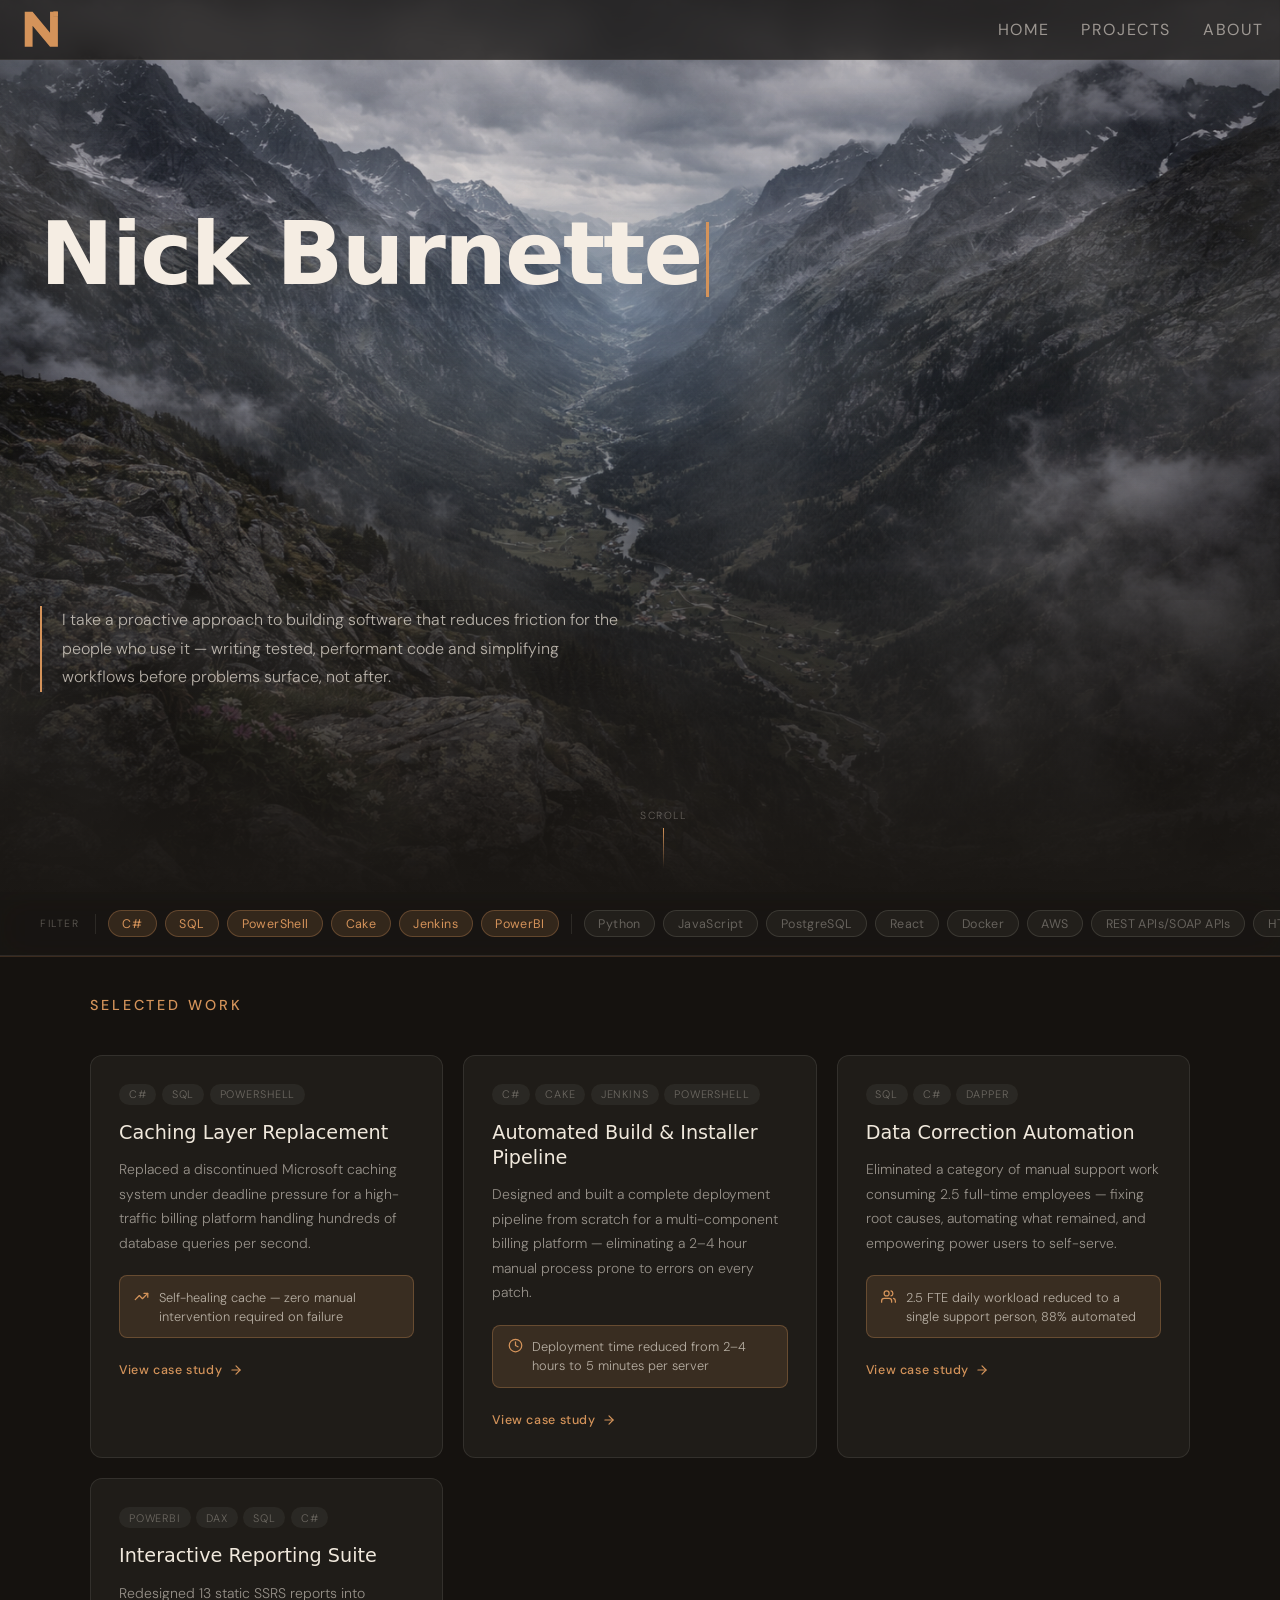
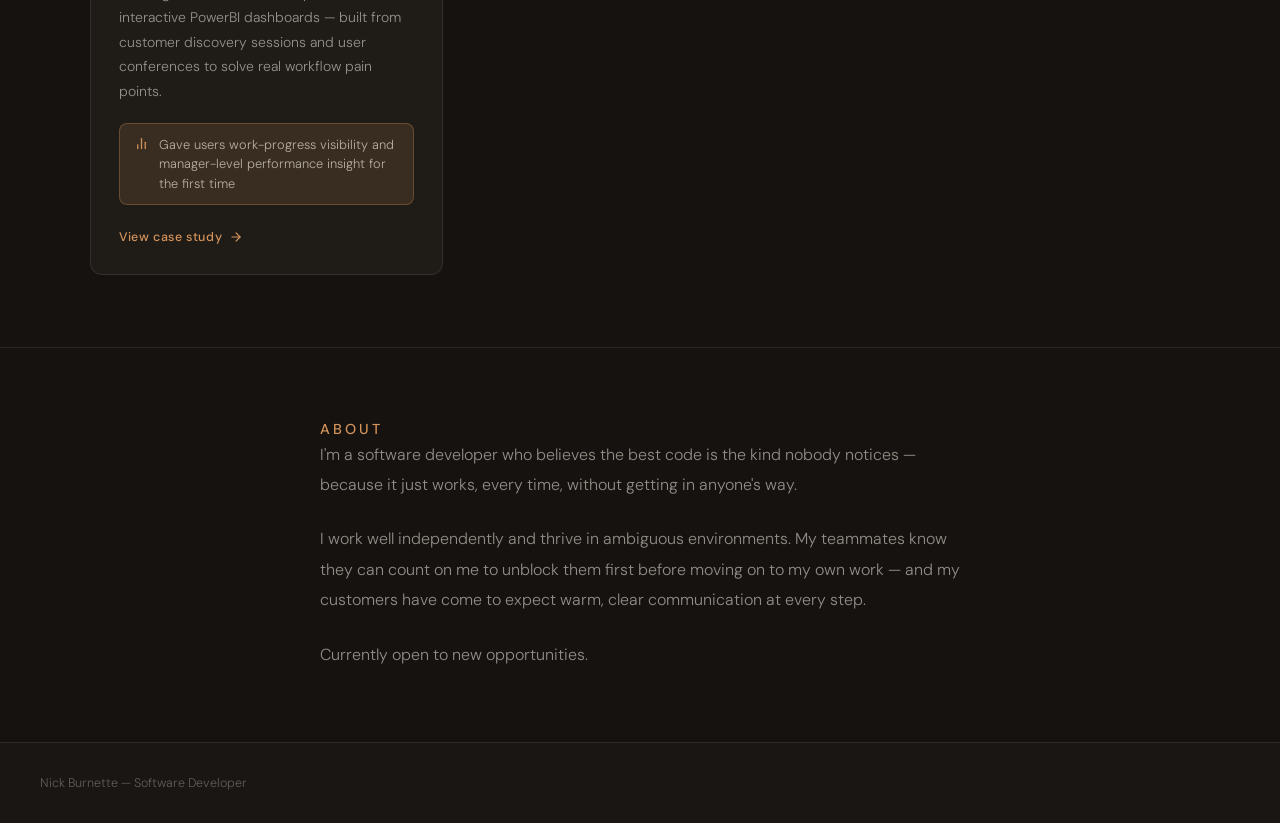
==== index.html @ 14b93896 "Major rewite to make the design feel this decade. This is just a basic html css page with some javas" ====
<!DOCTYPE html>
<html lang="en">
<head>
  <meta charset="UTF-8" />
  <meta name="viewport" content="width=device-width, initial-scale=1.0" />
  <title>Nick Burnette</title>
  <link rel="stylesheet" href="css/fog.css" />
  <link rel="preconnect" href="https://fonts.googleapis.com" />
  <link rel="preconnect" href="https://fonts.gstatic.com" crossorigin />
  <link href="https://fonts.googleapis.com/css2?family=Fraunces:ital,wght@0,300;0,400;0,500;1,300&family=DM+Sans:wght@300;400;500&display=swap" rel="stylesheet" />
  <style>
    /* Main css */
    *, *::before, *::after { box-sizing: border-box; margin: 0; padding: 0; }

:root{
	/* ── COLORS ── */
	--primary-color: #6d6c6c;
	--text-color: #e8e0d5;
	--text-muted: rgba(232,224,213,0.6);
	--text-faint: rgba(232,224,213,0.35);
	--border: rgba(232,224,213,0.1);

	--accent-color: rgb(212, 147, 90);
	--accent-dim: rgba(212, 147, 90, 0.15);
	--accent-border: rgba(212, 147, 90, 0.3);
	--accent-shadow: rgba(212, 147, 90, 0.2);

	--background-color: rgb(26, 23, 20);
	--transparent-bg-color: rgba(0, 0, 0, 0.7); /* not used */

  --nav-background: rgba(26, 23, 20, 0.75);
  --logo-corner: rgba(26, 23, 20, 1); /* used for the static corner pixel in the logo. Needs to make nav-background without opacity */

	/* ── FONTS ── */
	/* Swap these to re-theme typography sitewide. Update the Google Fonts
	   <link> in <head> if you choose fonts not already loaded. */
	--font-display: system-ui, serif;   /* headings, names, metrics */
	--font-body: 'DM Sans', sans-serif;   /* body text, nav, buttons */

	/* ── LAYOUT ── */
	--nav-h: 60px;
	--filter-h: 64px;
}
html {
	scroll-behavior: smooth;
	height: 100%;
}
body {
	background: var(--background-color);
	color: var(--text-color);
	font-family: var(--font-body);
	font-weight: 300;
	overflow-x: hidden;
}
.hero {
	position: relative;
	height: 100vh;
	min-height: 600px;
	display: flex;
	align-items: center;
	overflow: hidden;
}
.hero-bg { 
	display: none; 
}
.hero-overlay {
	position: absolute;
	inset: 0;
	background: linear-gradient(
	to bottom,
	rgba(26,23,20,0.1) 0%,
	rgba(26,23,20,0.0) 35%,
	rgba(26,23,20,0.65) 78%,
	rgba(26,23,20,1) 100%
	);
}
.hero-content {
	position: relative;
	z-index: 2;
	padding: 0 2.5rem;
	max-width: 860px;
}
.hero-eyebrow {
	font-size: 0.9rem;
	letter-spacing: 0.2em;
	text-transform: uppercase;
	color: var(--accent-color);
	margin-bottom: 1.25rem;
	opacity: 0;
	animation: fadeUp 0.6s ease forwards 0.3s;
}
.hero-name {
	font-family: var(--font-display);
	font-size: clamp(3rem, 7vw, 5.5rem);
	line-height: 1.05;
	color: #f5ede3;
	margin-bottom: 1.5rem;
	letter-spacing: -0.02em;
	opacity: 0;
	animation: fadeUp 0.7s ease forwards 0.5s;
	/* height is set dynamically by JS before typing starts */
}
.hero-name em { 
	font-style: italic; 
  color: var(--accent-color); 
  font-weight: 300;
}
.hero-tagline {
	font-size: 1rem;
	line-height: 1.8;
	color: rgba(232,224,213,0.75);
	max-width: 580px;
	font-weight: 300;
	border-left: 2px solid var(--accent-color);
	padding-left: 1.25rem;
	opacity: 0;
	animation: fadeUp 1s ease forwards 0.9s;
}
.typed-cursor {
	display: inline-block;
	width: 3px; height: 0.85em;
	background: var(--accent-color);
	margin-left: 4px;
	vertical-align: middle;
	animation: blink 0.9s step-end infinite;
}
@keyframes blink { 0%,100%{opacity:1} 50%{opacity:0} }
@keyframes fadeUp {
	from { opacity:0; transform: translateY(16px); }
	to   { opacity:1; transform: translateY(0); }
}
.scroll-hint {
	position: absolute;
	bottom: 2rem; left: 50%;
	transform: translateX(-50%);
	z-index: 2;
	display: flex; flex-direction: column; align-items: center; gap: 0.4rem;
	opacity: 0;
	animation: fadeUp 0.6s ease forwards 2s;
}
.scroll-hint span { 
	font-size: 0.65rem; 
	letter-spacing: 0.15em; 
	text-transform: uppercase; 
	color: var(--text-faint); 
}
.scroll-line { 
	width: 1px; 
	height: 40px; 
	background: linear-gradient(to bottom, var(--accent-color), transparent); 
	animation: scrollPulse 2s ease-in-out infinite; 
}
@keyframes scrollPulse { 0%,100%{opacity:0.4} 50%{opacity:1} }
#filterBar {
	position: sticky;
	top: var(--nav-h);
	z-index: 150;
	background: var(--nav-background);
	backdrop-filter: blur(16px);
	border-bottom: 0.5px solid rgba(232,224,213,0.1);
	padding: 0 2.5rem;
	height: var(--filter-h);
	display: flex;
	align-items: center;
	gap: 0.5rem;
	overflow-x: auto;
	scrollbar-width: none;
	box-shadow: 0 1px 0 0 var(--accent-shadow);
	/* Negative margins extend it edge-to-edge inside the padded section */
	margin: -3.5rem -2.5rem 2.5rem;
}
#filterBar::-webkit-scrollbar { 
	display: none; 
}
.filter-divider {
	width: 0.5px;
	height: 20px;
	background: var(--border);
	flex-shrink: 0;
	margin: 0 0.25rem;
}
.filter-label {
	font-size: 0.65rem;
	letter-spacing: 0.15em;
	text-transform: uppercase;
	color: var(--text-faint);
	white-space: nowrap;
	flex-shrink: 0;
	margin-right: 0.25rem;
}
.skill-tag {
	background: var(--accent-dim);
	border: 0.5px solid var(--accent-border);
	color: var(--accent-color);
	padding: 0.3rem 0.85rem;
	border-radius: 2rem;
	font-size: 0.78rem;
	font-weight: 400;
	letter-spacing: 0.03em;
	cursor: pointer;
	transition: background 0.18s, border-color 0.18s, transform 0.15s;
	user-select: none;
	white-space: nowrap;
	flex-shrink: 0;
}
.skill-tag:hover { transform: translateY(-1px); }
.skill-tag.active {
	background: var(--accent-color);
	color: #1a1714;
	border-color: var(--accent-color);
	font-weight: 500;
}
.skill-tag.familiar {
	background: rgba(232,224,213,0.05);
	border-color: rgba(232,224,213,0.12);
	color: var(--text-faint);
}
.skill-tag.familiar.active {
	background: var(--accent-color);
	color: #1a1714;
	border-color: var(--accent-color);
}
.section {
  padding: 4.5rem 2.5rem;
  position: relative;
  background: rgba(20,17,14,0.72);
  backdrop-filter: blur(2px);
}
.section-bg { 
	display: none; 
}
.section-content { 
	position: relative; 
	z-index: 1; 
	max-width: 1100px; 
	margin: 0 auto; 
}
.section-label {
	font-size: 0.9rem;
	letter-spacing: 0.2em;
	text-transform: uppercase;
	color: var(--accent-color);
	margin-bottom: 0.1rem;
	font-weight: 500;
}
#projectsSection { 
	padding-top: 3rem; 
}
.filter-active-hint {
	font-size: 0.78rem;
	color: var(--text-faint);
	margin-bottom: 1.5rem;
	font-style: italic;
	min-height: 1.2em;
}
.filter-active-hint a { 
	color: var(--accent-color); 
	text-decoration: none; 
}
.no-projects-msg {
	display: none;
	margin-bottom: 1.5rem;
	padding: 1.25rem 1.5rem;
	background: var(--accent-dim);
	border: 0.5px solid var(--accent-border);
	border-radius: 10px;
	font-size: 0.875rem;
	line-height: 1.7;
	color: var(--text-muted);
}
.no-projects-msg strong { color: var(--accent-color); font-weight: 500; }
.no-projects-msg.visible { display: block; }
.projects-grid {
	display: grid;
	grid-template-columns: repeat(auto-fit, minmax(300px, 1fr));
	gap: 1.25rem;
}
.project-card {
	background: rgba(34,31,27,0.88);
	border: 0.5px solid var(--border);
	border-radius: 12px;
	padding: 1.75rem;
	cursor: pointer;
	transition: border-color 0.2s, transform 0.2s, opacity 0.3s, filter 0.3s;
	position: relative;
	overflow: hidden;
	backdrop-filter: blur(6px);
}
.project-card::before {
	content: '';
	position: absolute;
	top: 0; left: 0; right: 0;
	height: 2px;
	background: var(--accent-color);
	opacity: 0;
	transition: opacity 0.2s;
}
.project-card:hover { 
	border-color: var(--accent-border); 
	transform: translateY(-3px); 
}
.project-card:hover::before { 
	opacity: 1; 
}
.project-card.dimmed { 
	opacity: 0.18; 
	filter: grayscale(0.4); 
	pointer-events: none; 
}
.project-tech { 
	display: flex; 
	flex-wrap: wrap; 
	gap: 0.35rem; 
	margin-bottom: 1rem; 
}
.tech-badge {
	font-size: 0.68rem; 
	letter-spacing: 0.08em; 
	text-transform: uppercase;
	color: var(--text-faint); 
	background: rgba(232,224,213,0.06);
	padding: 0.18rem 0.55rem; 
	border-radius: 2rem;
	border: 0.5px solid transparent;
	transition: color 0.2s, background 0.2s, border-color 0.2s;
}
.tech-badge.active-skill {
	color: var(--accent-color);
	background: var(--accent-dim);
	border-color: var(--accent-border);
}
.project-title {
	font-family: var(--font-display);
	font-size: 1.2rem; 
	font-weight: 400;
	color: #f0e8dc; 
	margin-bottom: 0.7rem; 
	line-height: 1.3;
}
.project-summary {
	font-size: 0.875rem; 
	line-height: 1.75;
	color: var(--text-muted); 
	margin-bottom: 1.25rem;
}
.project-outcome {
	display: flex; 
	align-items: flex-start; 
	gap: 0.6rem;
	background: var(--accent-dim); 
	border: 0.5px solid var(--accent-border);
	border-radius: 8px; 
	padding: 0.7rem 0.9rem; 
	margin-bottom: 1.25rem;
}
.outcome-icon { 
	color: var(--accent-color); 
	font-size: 15px; 
	margin-top: 1px; 
	flex-shrink: 0; 
}
.outcome-text { 
	font-size: 0.8rem; 
	color: rgba(232,224,213,0.72); 
	line-height: 1.5; 
}
.project-cta {
	display: inline-flex; 
	align-items: center; 
	gap: 0.4rem;
	font-size: 0.78rem; 
	color: var(--accent-color); 
	font-weight: 500;
	letter-spacing: 0.05em; 
	background: none; 
  border: none;
	cursor: pointer; 
  padding: 0;
	transition: gap 0.2s;
	font-family: var(--font-body);
}
.project-cta:hover { 
	gap: 0.7rem; 
}
#aboutSection { 
	border-top: 0.5px solid var(--border); 
}
footer {
	padding: 2rem 2.5rem;
	border-top: 0.5px solid var(--border);
	display: flex; 
  justify-content: space-between; 
  align-items: center;
	flex-wrap: wrap; gap: 0.5rem;
}
.footer-text { 
	font-size: 0.78rem; 
	color: var(--text-faint); 
}
.footer-text a { 
	color: var(--accent-color); 
	text-decoration: none; 
}
#mainView.hidden { 
	display: none; 
}
@media (max-width: 640px) {
    nav, #filterBar { 
		padding: 0 1.25rem; 
	}
    .hero-content, .section, footer { 
		padding-left: 1.25rem; 
		padding-right: 1.25rem; 
	}
    #detailView { 
		padding-left: 1.25rem; 
		padding-right: 1.25rem; 
	}
}
    /* Main css */

    /* Nav Above */
  /* Navigation Bar Above */
nav {
	position: fixed;
	top: 0; left: 0; right: 0;
	height: var(--nav-h);
	z-index: 200;
	display: flex;
	justify-content: space-between;
	align-items: center;
	padding: 0 1rem;
	background: rgba(26,23,20,0.75);
	backdrop-filter: blur(14px);
	border-bottom: 0.5px solid rgba(232,224,213,0.08);
}
.nav-logo {
	color: var(--text-color);
	cursor: pointer;
}
/* Logo fills are set via CSS variables directly on each SVG element's
   fill attribute (var(--accent-color), var(--primary-color)) so they
   automatically follow palette changes in :root */
.nav-links { 
	display: flex; 
	gap: 2rem; 
	list-style: none; 
}
.nav-links a {
	color: var(--text-muted);
	text-decoration: none;
	font-size: 1rem;
	font-weight: 400;
	letter-spacing: 0.1em;
	text-transform: uppercase;
	transition: color 0.2s;
}
.nav-links a:hover { 
	color: var(--accent-color); 
}
/* Base pixel style */
.pixel {
	transition: transform 220ms cubic-bezier(.2,.8,.2,1), opacity 220ms ease;
	transform-origin: center;
}

/* Scatter Effect */
.logo:hover .scatter-1 { transform: translate(1px, -15px); }
.logo:hover .scatter-2 { transform: translate(13px, -20px); }
.logo:hover .scatter-3 { transform: translate(12px, 2px); }
    /* Nav Above */

    /* Detail View */
#detailView {
  display: none;
  min-height: 100vh;
  padding: calc(var(--nav-h) + 3rem) 2.5rem 4rem;
  position: relative;
  background: rgba(18,15,12,0.8);
  backdrop-filter: blur(3px);
}
#detailView .detail-bg { 
  display: none; 
}
#detailView.active { 
  display: block; 
}
.detail-inner { 
  position: relative; 
  z-index: 1; 
  max-width: 760px; 
  margin: 0 auto; 
}
.back-btn {
  display: inline-flex; 
  align-items: center; 
  gap: 0.5rem;
  font-size: 0.72rem; 
  color: var(--text-faint);
  background: none; 
  border: none; 
  cursor: pointer; 
  padding: 0;
  margin-bottom: 3rem; 
  font-family: var(--font-body);
  letter-spacing: 0.1em; 
  text-transform: uppercase; 
  transition: color 0.2s;
}
.back-btn:hover { 
  color: var(--accent-color); 
}
.detail-eyebrow { 
  font-size: 0.9rem; 
  letter-spacing: 0.2em; 
  text-transform: uppercase; 
  color: var(--accent-color); 
  margin-bottom: 0.75rem; 
}
.detail-title { 
  font-family: var(--font-display); 
  font-size: clamp(1.8rem,4vw,2.8rem); 
  font-weight: 300; 
  color: #f5ede3; 
  line-height: 1.15; 
  margin-bottom: 1.25rem; 
}
.detail-stack { 
  display: flex; 
  flex-wrap: wrap; 
  gap: 0.4rem; 
  margin-bottom: 2.5rem; 
}
.detail-section-label { 
  font-size: 0.68rem; 
  letter-spacing: 0.18em; 
  text-transform: uppercase; 
  color: var(--accent-color); 
  margin: 2.25rem 0 0.75rem; 
}
.detail-body { 
  font-size: 0.95rem; 
  line-height: 1.9; 
  color: rgba(232,224,213,0.72); 
  font-weight: 300; 
}
.metrics-row { 
  display: grid; 
  grid-template-columns: repeat(auto-fit, minmax(150px,1fr)); 
  gap: 0.85rem; 
  margin-top: 2rem; 
}
.metric-card { 
  background: var(--accent-dim); 
  border: 0.5px solid var(--accent-border); 
  border-radius: 10px; 
  padding: 1.25rem 1.5rem; 
}
.metric-value { font-family: var(--font-display); 
  font-size: 1.7rem; 
  font-weight: 300; 
  color: var(--accent-color); 
  margin-bottom: 0.3rem; 
  line-height: 1; 
}
.metric-label { 
  font-size: 0.75rem; 
  color: var(--text-faint); 
  line-height: 1.4; 
}
footer {
  background: var(--nav-background);
}
    /* Detail View */
  </style>
</head>
<body>

<!-- FOG LAYERS (your images) -->
<div class="background-image"></div>
<div id="fog">
  <div class="fog-container">
    <div class="fog-img fog-img-1"></div>
    <div class="fog-img fog-img-2"></div>
  </div>
</div>

<nav>
  <span class="nav-logo" onclick="navigateTo('')">
    <svg
      class="logo"
      viewBox="0 0 110 110"
      width="48"
      height="48"
      xmlns="http://www.w3.org/2000/svg"
      aria-label="Home"
      role="img"
    >
      <!-- N -->
      <path
        d="M20 20 V100 H38 V52 L78 100 H96 V20 H78 V68 L38 20 Z"
        fill="var(--accent-color)"
      />

      <!-- Pixels -->
      <rect class="static" x="86" y="20" width="10" height="10" fill="var(--logo-corner)"/>
      <rect class="pixel idle-1 scatter-1" x="85" y="20" width="10" height="10" fill="var(--accent-color)"/>
      <rect class="pixel idle-2 scatter-2" x="86" y="20" width="10" height="10" fill="var(--accent-color)"/>
      <rect class="pixel idle-3 scatter-3" x="86" y="20" width="10" height="10" fill="var(--accent-color)"/>
    </svg>
  </span>
  <ul class="nav-links">
    <li><a href="#" onclick="navigateTo(''); window.scrollTo({top:0,behavior:'smooth'}); return false;">Home</a></li>
    <li><a href="#" onclick="navigateTo(''); document.getElementById('projectsSection').scrollIntoView({behavior:'smooth'}); return false;">Projects</a></li>
    <li><a href="#" onclick="navigateTo(''); document.getElementById('aboutSection').scrollIntoView({behavior:'smooth'}); return false;">About</a></li>
  </ul>
</nav>

<!-- MAIN VIEW -->
<div id="mainView">

  <!-- HERO -->
  <section class="hero" id="home">
    <div class="hero-bg" id="heroBg"></div>
    <div class="hero-overlay"></div>
    <div class="hero-content">
      <h1 class="hero-name" id="heroName">
        <span id="typedText"></span><span class="typed-cursor" id="cursor"></span>
      </h1>
      <p class="hero-tagline">
        I take a proactive approach to building software that reduces friction for the people who use it — writing tested, performant code and simplifying workflows before problems surface, not after.
      </p>
    </div>
    <div class="scroll-hint">
      <span>Scroll</span>
      <div class="scroll-line"></div>
    </div>
  </section>

  <!-- PROJECTS -->
  <section class="section" id="projectsSection">
    <div class="section-bg"></div>

    <!-- STICKY FILTER BAR — lives inside projects section so sticky scopes naturally -->
    <div id="filterBar">
      <span class="filter-label">Filter</span>
      <div class="filter-divider"></div>
      <span class="skill-tag" data-skill="C#" onclick="filterSkill(this)">C#</span>
      <span class="skill-tag" data-skill="SQL" onclick="filterSkill(this)">SQL</span>
      
      <span class="skill-tag" data-skill="PowerShell" onclick="filterSkill(this)">PowerShell</span>
      <span class="skill-tag" data-skill="Cake" onclick="filterSkill(this)">Cake</span>
      <span class="skill-tag" data-skill="Jenkins" onclick="filterSkill(this)">Jenkins</span>
      <span class="skill-tag" data-skill="PowerBI" onclick="filterSkill(this)">PowerBI</span>
      <div class="filter-divider"></div>
      <span class="skill-tag familiar" data-skill="Python" onclick="filterSkill(this)">Python</span>
      <span class="skill-tag familiar" data-skill="JavaScript" onclick="filterSkill(this)">JavaScript</span>
      <span class="skill-tag familiar" data-skill="PostgreSQL" onclick="filterSkill(this)">PostgreSQL</span>
      <span class="skill-tag familiar" data-skill="React" onclick="filterSkill(this)">React</span>
      <span class="skill-tag familiar" data-skill="Docker" onclick="filterSkill(this)">Docker</span>
      <span class="skill-tag familiar" data-skill="AWS" onclick="filterSkill(this)">AWS</span>
      <span class="skill-tag familiar" data-skill="REST APIs" onclick="filterSkill(this)">REST APIs/SOAP APIs</span>
      <!-- <span class="skill-tag familiar" data-skill="Dapper" onclick="filterSkill(this)">Dapper</span> -->
      <span class="skill-tag familiar" data-skill="HTML/CSS" onclick="filterSkill(this)">HTML/CSS</span>
    </div>

    <div class="section-content">
      <p class="section-label">Selected Work</p>
      <p class="filter-active-hint" id="filterHint"></p>
      <div class="no-projects-msg" id="noProjectsMsg"></div>
      <div class="projects-grid" id="projectsGrid">

        <div class="project-card" data-skills="C#,SQL,PowerShell" onclick="navigateTo('project/ncache')">
          <div class="project-tech">
            <span class="tech-badge">C#</span><span class="tech-badge">SQL</span><span class="tech-badge">PowerShell</span>
          </div>
          <h2 class="project-title">Caching Layer Replacement</h2>
          <p class="project-summary">Replaced a discontinued Microsoft caching system under deadline pressure for a high-traffic billing platform handling hundreds of database queries per second.</p>
          <div class="project-outcome">
            <svg class="outcome-icon" width="15" height="15" viewBox="0 0 24 24" fill="none" stroke="currentColor" stroke-width="2" stroke-linecap="round" stroke-linejoin="round"><polyline points="22 7 13.5 15.5 8.5 10.5 2 17"/><polyline points="16 7 22 7 22 13"/></svg>
            <span class="outcome-text">Self-healing cache — zero manual intervention required on failure</span>
          </div>
          <button class="project-cta">View case study <svg width="14" height="14" viewBox="0 0 24 24" fill="none" stroke="currentColor" stroke-width="2" stroke-linecap="round" stroke-linejoin="round"><line x1="5" y1="12" x2="19" y2="12"/><polyline points="12 5 19 12 12 19"/></svg></button>
        </div>

        <div class="project-card" data-skills="C#,Cake,Jenkins,PowerShell" onclick="navigateTo('project/installer')">
          <div class="project-tech">
            <span class="tech-badge">C#</span><span class="tech-badge">Cake</span><span class="tech-badge">Jenkins</span><span class="tech-badge">PowerShell</span>
          </div>
          <h2 class="project-title">Automated Build & Installer Pipeline</h2>
          <p class="project-summary">Designed and built a complete deployment pipeline from scratch for a multi-component billing platform — eliminating a 2–4 hour manual process prone to errors on every patch.</p>
          <div class="project-outcome">
            <svg class="outcome-icon" width="15" height="15" viewBox="0 0 24 24" fill="none" stroke="currentColor" stroke-width="2" stroke-linecap="round" stroke-linejoin="round"><circle cx="12" cy="12" r="10"/><polyline points="12 6 12 12 16 14"/></svg>
            <span class="outcome-text">Deployment time reduced from 2–4 hours to 5 minutes per server</span>
          </div>
          <button class="project-cta">View case study <svg width="14" height="14" viewBox="0 0 24 24" fill="none" stroke="currentColor" stroke-width="2" stroke-linecap="round" stroke-linejoin="round"><line x1="5" y1="12" x2="19" y2="12"/><polyline points="12 5 19 12 12 19"/></svg></button>
        </div>

        <div class="project-card" data-skills="C#,SQL,Dapper" onclick="navigateTo('project/automation')">
          <div class="project-tech">
            <span class="tech-badge">SQL</span><span class="tech-badge">C#</span><span class="tech-badge">Dapper</span>
          </div>
          <h2 class="project-title">Data Correction Automation</h2>
          <p class="project-summary">Eliminated a category of manual support work consuming 2.5 full-time employees — fixing root causes, automating what remained, and empowering power users to self-serve.</p>
          <div class="project-outcome">
            <svg class="outcome-icon" width="15" height="15" viewBox="0 0 24 24" fill="none" stroke="currentColor" stroke-width="2" stroke-linecap="round" stroke-linejoin="round"><path d="M17 21v-2a4 4 0 0 0-4-4H5a4 4 0 0 0-4 4v2"/><circle cx="9" cy="7" r="4"/><path d="M23 21v-2a4 4 0 0 0-3-3.87"/><path d="M16 3.13a4 4 0 0 1 0 7.75"/></svg>
            <span class="outcome-text">2.5 FTE daily workload reduced to a single support person, 88% automated</span>
          </div>
          <button class="project-cta">View case study <svg width="14" height="14" viewBox="0 0 24 24" fill="none" stroke="currentColor" stroke-width="2" stroke-linecap="round" stroke-linejoin="round"><line x1="5" y1="12" x2="19" y2="12"/><polyline points="12 5 19 12 12 19"/></svg></button>
        </div>

        <div class="project-card" data-skills="SQL,C#,PowerBI,Dapper" onclick="navigateTo('project/powerbi')">
          <div class="project-tech">
            <span class="tech-badge">PowerBI</span><span class="tech-badge">DAX</span><span class="tech-badge">SQL</span><span class="tech-badge">C#</span>
          </div>
          <h2 class="project-title">Interactive Reporting Suite</h2>
          <p class="project-summary">Redesigned 13 static SSRS reports into interactive PowerBI dashboards — built from customer discovery sessions and user conferences to solve real workflow pain points.</p>
          <div class="project-outcome">
            <svg class="outcome-icon" width="15" height="15" viewBox="0 0 24 24" fill="none" stroke="currentColor" stroke-width="2" stroke-linecap="round" stroke-linejoin="round"><line x1="18" y1="20" x2="18" y2="10"/><line x1="12" y1="20" x2="12" y2="4"/><line x1="6" y1="20" x2="6" y2="14"/></svg>
            <span class="outcome-text">Gave users work-progress visibility and manager-level performance insight for the first time</span>
          </div>
          <button class="project-cta">View case study <svg width="14" height="14" viewBox="0 0 24 24" fill="none" stroke="currentColor" stroke-width="2" stroke-linecap="round" stroke-linejoin="round"><line x1="5" y1="12" x2="19" y2="12"/><polyline points="12 5 19 12 12 19"/></svg></button>
        </div>

      </div>
    </div>
  </section>

  <!-- ABOUT -->
  <section class="section" id="aboutSection">
    <div class="section-bg"></div>
    <div class="section-content" style="max-width:640px">
      <p class="section-label">About</p>
      <p style="font-size:1rem;line-height:1.9;color:var(--text-muted);margin-bottom:1.5rem">
        I'm a software developer who believes the best code is the kind nobody notices — because it just works, every time, without getting in anyone's way.
      </p>
      <p style="font-size:1rem;line-height:1.9;color:var(--text-muted);margin-bottom:1.5rem">
        I work well independently and thrive in ambiguous environments. My teammates know they can count on me to unblock them first before moving on to my own work — and my customers have come to expect warm, clear communication at every step.
      </p>
      <p style="font-size:1rem;line-height:1.9;color:var(--text-muted)">
        Currently open to new opportunities.
      </p>
    </div>
  </section>

  <footer>
    <span class="footer-text">Nick Burnette — Software Developer</span>
  </footer>

</div><!-- /#mainView -->

<!-- DETAIL VIEW -->
<div id="detailView">
  <div class="detail-bg"></div>
  <div class="detail-inner">
    <button class="back-btn" onclick="navigateTo('')">
      <svg width="14" height="14" viewBox="0 0 24 24" fill="none" stroke="currentColor" stroke-width="2" stroke-linecap="round" stroke-linejoin="round"><line x1="19" y1="12" x2="5" y2="12"/><polyline points="12 19 5 12 12 5"/></svg>
      Back to portfolio
    </button>
    <div id="detailContent"></div>
  </div>
</div>

<script>
  /* PROJECT DATA */
  const projects = {
    ncache: {
      title: "Caching Layer Replacement",
      stack: ["C#", "SQL", "PowerShell"],
      problem: "When Microsoft discontinued App Fabric with no replacement, I was tasked with quickly replacing the caching layer for a high-traffic billing platform handling hundreds of database queries per second before the deprecation deadline.",
      role: "I designed and implemented a full NCache integration — identifying what data needed to be cached and architecting cross-server cache calls that reduced licensing costs by consolidating the number of nodes required under NCache's pricing model. I also built a health monitor to ensure cache accuracy at all times, along with self-healing logic that automatically corrects missing or stale data without manual intervention.",
      outcome: "The system remains stable even if the cache goes down entirely, recovering automatically without any manual intervention. The cross-server architecture also reduced NCache licensing costs compared to a node-per-server approach.",
      metrics: [
        { value: "100s/sec", label: "Database queries served from cache" },
        { value: "Zero", label: "Manual interventions on failure" },
        { value: "Reduced", label: "NCache licensing cost" }
      ]
    },
    installer: {
      title: "Automated Build & Installer Pipeline",
      stack: ["C#", "Cake", "Jenkins", "PowerShell"],
      problem: "Deployments across a multi-component billing platform — a tenanted application, SOAP and REST APIs, an operational database, and a reporting database — were entirely manual. Engineers had to build the solution by hand, copy folders onto the server, and update configurations individually, a process that took 2–4 hours per server and introduced errors on nearly every patch.",
      role: "I designed and built a complete build and installer pipeline from scratch. Using Cake, I compiled all four components and extracted only the files needed for shipping. A version-sync system compared the application and database versions on every install, clearly flagging when a database update was needed to stay in sync. A small .NET application generated the MSI and its configuration, while a Windows Forms installer handled each component independently for multi-server configurations — managing registry entries, log paths, challenge passwords, and API URLs.",
      outcome: "The entire process was automated in Jenkins, producing just 3 files capable of deploying the entire solution for any supported configuration. Deployment time dropped from 2–4 hours to 5 minutes per server, and deployment-related issues went from nearly every patch to roughly one per year.",
      metrics: [
        { value: "5 min", label: "Deployment time (was 2–4 hrs)" },
        { value: "3 files", label: "Full solution deployable" },
        { value: "~1/yr", label: "Deployment issues (was every patch)" }
      ]
    },
    automation: {
      title: "Data Correction Automation",
      stack: ["SQL", "C#", "Dapper"],
      problem: "Manual data correction requests were consuming the equivalent of 2.5 full-time employees, with 5–10 requests coming in daily requiring developer involvement to investigate and hand-edit records — introducing risk of human error on every change.",
      role: "I reviewed the most common request types, fixing root causes where possible and designing targeted automation scripts for the remainder. Requests that couldn't be prevented were given automated scripts that support staff could run in seconds — identify the record, run the script, resolve the ticket. For appropriate cases, I extended this further by surfacing fixes directly inside the application behind an access right, allowing power users to resolve their own data entry mistakes without involving support at all.",
      outcome: "Requests dropped from 5–10 daily handled by 2.5 employees to 1–2 daily manageable by a single support person, with 88% of remaining requests fully automated. Developer time shifted from reactive data fixes back to feature development.",
      metrics: [
        { value: "88%", label: "Remaining requests automated" },
        { value: "2.5→0.5", label: "FTEs on corrections" },
        { value: "5→1", label: "Daily requests" }
      ]
    },
    powerbi: {
      title: "Interactive Reporting Suite",
      stack: ["PowerBI", "DAX", "SQL", "C#"],
      problem: "Customers were struggling to get meaningful insights from static SSRS reports that weren't designed around how they actually worked.",
      role: "Rather than simply modernizing the visuals, I attended user conferences to observe real workflows and ran discovery sessions where users brainstormed what would actually help them — then consolidated that feedback into a prioritized design. The result was 13 new interactive PowerBI dashboards with live filtering, drill-down capability, and visualizations built around tracking work completion against the month, monitoring collection percentages, and giving managers visibility into individual employee output. The reports were embedded inside the application through a custom API integration with Microsoft's PowerBI that extracted each user's session to enforce the tenanted security model automatically.",
      outcome: "Report-related support questions dropped from 5 a month to 1, but the more meaningful outcome was giving users capabilities they never had before — including work progress tracking and manager-level performance visibility.",
      metrics: [
        { value: "13", label: "New interactive reports" },
        { value: "5→1", label: "Monthly support questions" },
        { value: "New", label: "Manager visibility features" }
      ]
    }
  };

  /* STATE */
  let activeSkill = null;
  let savedScrollY = 0;

  /* URL HASH ROUTER */
  function parseHash() {
    const raw = window.location.hash.replace('#', '');
    const [path, query] = raw.split('?');
    const params = {};
    if (query) query.split('&').forEach(p => { const [k,v] = p.split('='); params[k] = decodeURIComponent(v||''); });
    return { path: path || '', params };
  }

  function buildUrl(path, skill) {
    // Build URL string without triggering browser scroll-to-anchor.
    // Uses the query string (?project=x&filter=y) instead of hash so
    // history.pushState / replaceState can update the bar silently.
    const params = new URLSearchParams();
    if (path) params.set('project', path);
    if (skill) params.set('filter', skill);
    const qs = params.toString();
    return qs ? `?${qs}` : window.location.pathname;
  }

  function navigateTo(path, skill) {
    // skill param: undefined = keep current, null = clear, string = set
    const currentSkill = skill === undefined ? activeSkill : skill;

    if (path.startsWith('project/')) {
      // Opening a case study — push so back button works
      history.pushState({ path, skill: currentSkill }, '', buildUrl(path, currentSkill));
      activeSkill = currentSkill;
      const id = path.replace('project/', '');
      if (projects[id]) renderDetail(id);
    } else {
      // Home / filter change — replace so we don't pollute history
      history.replaceState({ path: '', skill: currentSkill }, '', buildUrl('', currentSkill));
      activeSkill = currentSkill;
      applyFilter(currentSkill);
      showMainView();
    }
  }

  function handleRoute() {
    // Read state from history (set by navigateTo) or fall back to URL params
    // on first load / hard refresh.
    const state = history.state;
    const urlParams = new URLSearchParams(window.location.search);
    const path   = state?.path   ?? urlParams.get('project') ?? '';
    const skill  = state?.skill  ?? urlParams.get('filter')  ?? null;

    activeSkill = skill;
    applyFilter(skill);

    if (path.startsWith('project/')) {
      const id = path.replace('project/', '');
      if (projects[id]) { renderDetail(id); return; }
    }
    showMainView();
  }

  // popstate fires when back/forward buttons are used
  window.addEventListener('popstate', handleRoute);
  window.addEventListener('DOMContentLoaded', handleRoute);

  /*
     PARALLAX — requestAnimationFrame, no lag
     Targets fog.css .background-image element
  */
  let ticking = false;
  let lastScrollY = 0;
  const bgEl = document.querySelector('.background-image');

  function updateParallax() {
    if (bgEl) bgEl.style.transform = `translateY(${lastScrollY * 0.18}px)`;
    ticking = false;
  }

  window.addEventListener('scroll', () => {
    lastScrollY = window.scrollY;
    if (!ticking) {
      requestAnimationFrame(updateParallax);
      ticking = true;
    }
  }, { passive: true });

  /* TYPED ANIMATION */
  const fullName = "Nick Burnette";
  const tagline  = "Building software that gets out of people's way.";
  let charIdx = 0, phase = 0;

  function initTyping() {
    const el = document.getElementById('typedText');
    const container = document.getElementById('heroName');

    // Render the complete final text invisibly to measure its true height,
    // then lock that height on the container before clearing and typing.
    el.innerHTML = fullName + '<br><em>' + tagline + '</em>';
    const fullHeight = container.scrollHeight;
    container.style.minHeight = fullHeight + 'px';

    // Clear and start typing
    el.innerHTML = '';
    setTimeout(type, 900);
  }

  function type() {
    const el = document.getElementById('typedText');
    if (phase === 0) {
      el.innerHTML = fullName.slice(0, charIdx);
      charIdx++;
      if (charIdx > fullName.length) { phase = 1; setTimeout(type, 900); return; }
      setTimeout(type, charIdx === 1 ? 500 : 72);
    } else if (phase === 1) {
      el.innerHTML = fullName + '<br>';
      charIdx = 0; phase = 2;
      setTimeout(type, 120);
    } else if (phase === 2) {
      el.innerHTML = fullName + '<br><em>' + tagline.slice(0, charIdx) + '</em>';
      charIdx++;
      if (charIdx > tagline.length) { document.getElementById('cursor').style.display = 'none'; return; }
      setTimeout(type, 38);
    }
  }

  // Wait for fonts to load before measuring so clamp() font sizes are accurate
  if (document.fonts && document.fonts.ready) {
    document.fonts.ready.then(initTyping);
  } else {
    setTimeout(initTyping, 300);
  }

  /* SKILL FILTER */
  function filterSkill(el) {
    const skill = el.dataset.skill;
    const newSkill = (activeSkill === skill) ? null : skill;
    navigateTo('', newSkill);
  }

  function applyFilter(skill) {
    // sync filter bar tag highlights
    document.querySelectorAll('.skill-tag').forEach(t => {
      t.classList.toggle('active', t.dataset.skill === skill);
    });

    // check if any cards match
    const cards = document.querySelectorAll('.project-card');
    let hasMatch = false;
    cards.forEach(card => {
      if (skill !== null && card.dataset.skills.split(',').includes(skill)) hasMatch = true;
    });

    // dim cards only when there are matches — no matches means show all undimmed
    cards.forEach(card => {
      const matches = skill !== null && card.dataset.skills.split(',').includes(skill);
      card.classList.toggle('dimmed', skill !== null && hasMatch && !matches);
    });

    // highlight matching tech badges on cards
    document.querySelectorAll('.tech-badge').forEach(badge => {
      badge.classList.toggle('active-skill',
        skill !== null && badge.textContent.trim().toUpperCase() === skill.toUpperCase()
      );
    });

    // filter hint line
    const hint = document.getElementById('filterHint');
    hint.innerHTML = skill
      ? `Filtering by <strong style="color:var(--accent-color)">${skill}</strong> — <a href="#" onclick="navigateTo('',null);return false;">clear filter</a>`
      : '';

    // no-projects message box above grid
    const msg = document.getElementById('noProjectsMsg');
    const noMatch = skill !== null && !hasMatch;
    if (noMatch) {
      msg.innerHTML = `<strong>${skill}</strong> is in my toolkit — no case study yet, but it's on the list. Check back soon.`;
      msg.classList.add('visible');
      // scroll so the message lands just below the sticky filter bar
      setTimeout(() => {
        const navH = parseInt(getComputedStyle(document.documentElement).getPropertyValue('--nav-h')) || 60;
        const filterH = parseInt(getComputedStyle(document.documentElement).getPropertyValue('--filter-h')) || 64;
        const top = msg.getBoundingClientRect().top + window.scrollY - navH - filterH - 16;
        window.scrollTo({ top, behavior: 'smooth' });
      }, 50);
    } else {
      msg.innerHTML = '';
      msg.classList.remove('visible');
    }
  }

  /* VIEWS */
  function showMainView(restoreScroll = true) {
    const wasInDetail = document.getElementById('detailView').classList.contains('active');
    document.getElementById('mainView').classList.remove('hidden');
    document.getElementById('detailView').classList.remove('active');
    // Only restore scroll when returning from a case study, not on filter/home nav
    if (restoreScroll && wasInDetail) {
      requestAnimationFrame(() => window.scrollTo(0, savedScrollY));
    }
  }

  function renderDetail(id) {
    savedScrollY = window.scrollY;
    const p = projects[id];
    document.getElementById('mainView').classList.add('hidden');
    const dv = document.getElementById('detailView');
    dv.classList.add('active');
    window.scrollTo(0, 0);

    document.getElementById('detailContent').innerHTML = `
      <p class="detail-eyebrow">Case Study</p>
      <h1 class="detail-title">${p.title}</h1>
      <div class="detail-stack">${p.stack.map(s => `<span class="tech-badge">${s}</span>`).join('')}</div>
      <p class="detail-section-label">The Problem</p>
      <p class="detail-body">${p.problem}</p>
      <p class="detail-section-label">My Role</p>
      <p class="detail-body">${p.role}</p>
      <p class="detail-section-label">Outcome</p>
      <p class="detail-body">${p.outcome}</p>
      <div class="metrics-row">${p.metrics.map(m => `
        <div class="metric-card">
          <div class="metric-value">${m.value}</div>
          <div class="metric-label">${m.label}</div>
        </div>`).join('')}
      </div>
    `;
  }
</script>
</body>
</html>
---- css/fog.css ----
.background-image {
    position: fixed;
    top: 0;
    left: 0;
    height: 100%;
    width: 100%;
    z-index: -10;
    /* background-image: url('../img/hero-bg.jpg'); */
    background-image: url('../img/MountainBackground.png');
    background-position: center;
    background-repeat: no-repeat;
    background-size: cover;
    pointer-events: none;
}
#fog {
    position: fixed;
    height: 100%;
    width: 100%;
    background: transparent;
    z-index: -1;
}
.fog-container {
    position: fixed;
    top: 0;
    left: 0;
    height: 100vh;
    width: 100%;
    overflow: visible;
    z-index: -1;
    pointer-events: none;
}
.fog-img {
    position: absolute;
    top: 0;
    left: 0;
    height: 100%;
    width: 100%;
    background-repeat: repeat; /* tiles in both axes; repeat-x also works */
    background-position: 0 0;
    background-size: auto; /* allow tiling vertically/horizontally */
    pointer-events: none;
}
.fog-img-1 {
    z-index: -1;
    background-image: url('../img/fog1.png');
    opacity: 1;
    animation: fog-move-1 600s linear infinite;
}
.fog-img-2 {
    z-index: -1;
    background-image: url('../img/fog2.png');
    opacity: 1;
    animation: fog-move-2 1000s linear infinite;
}
@keyframes fog-move-1 {
    0% { background-position: 0 0; }
    50%   { background-position: -10000px 0; }
    100% { background-position: 0 0; }
}
@keyframes fog-move-2 {
    0% { background-position: 0 0; }
    50%   { background-position: -10000px 0; }
    100% { background-position: 0 0; }
}
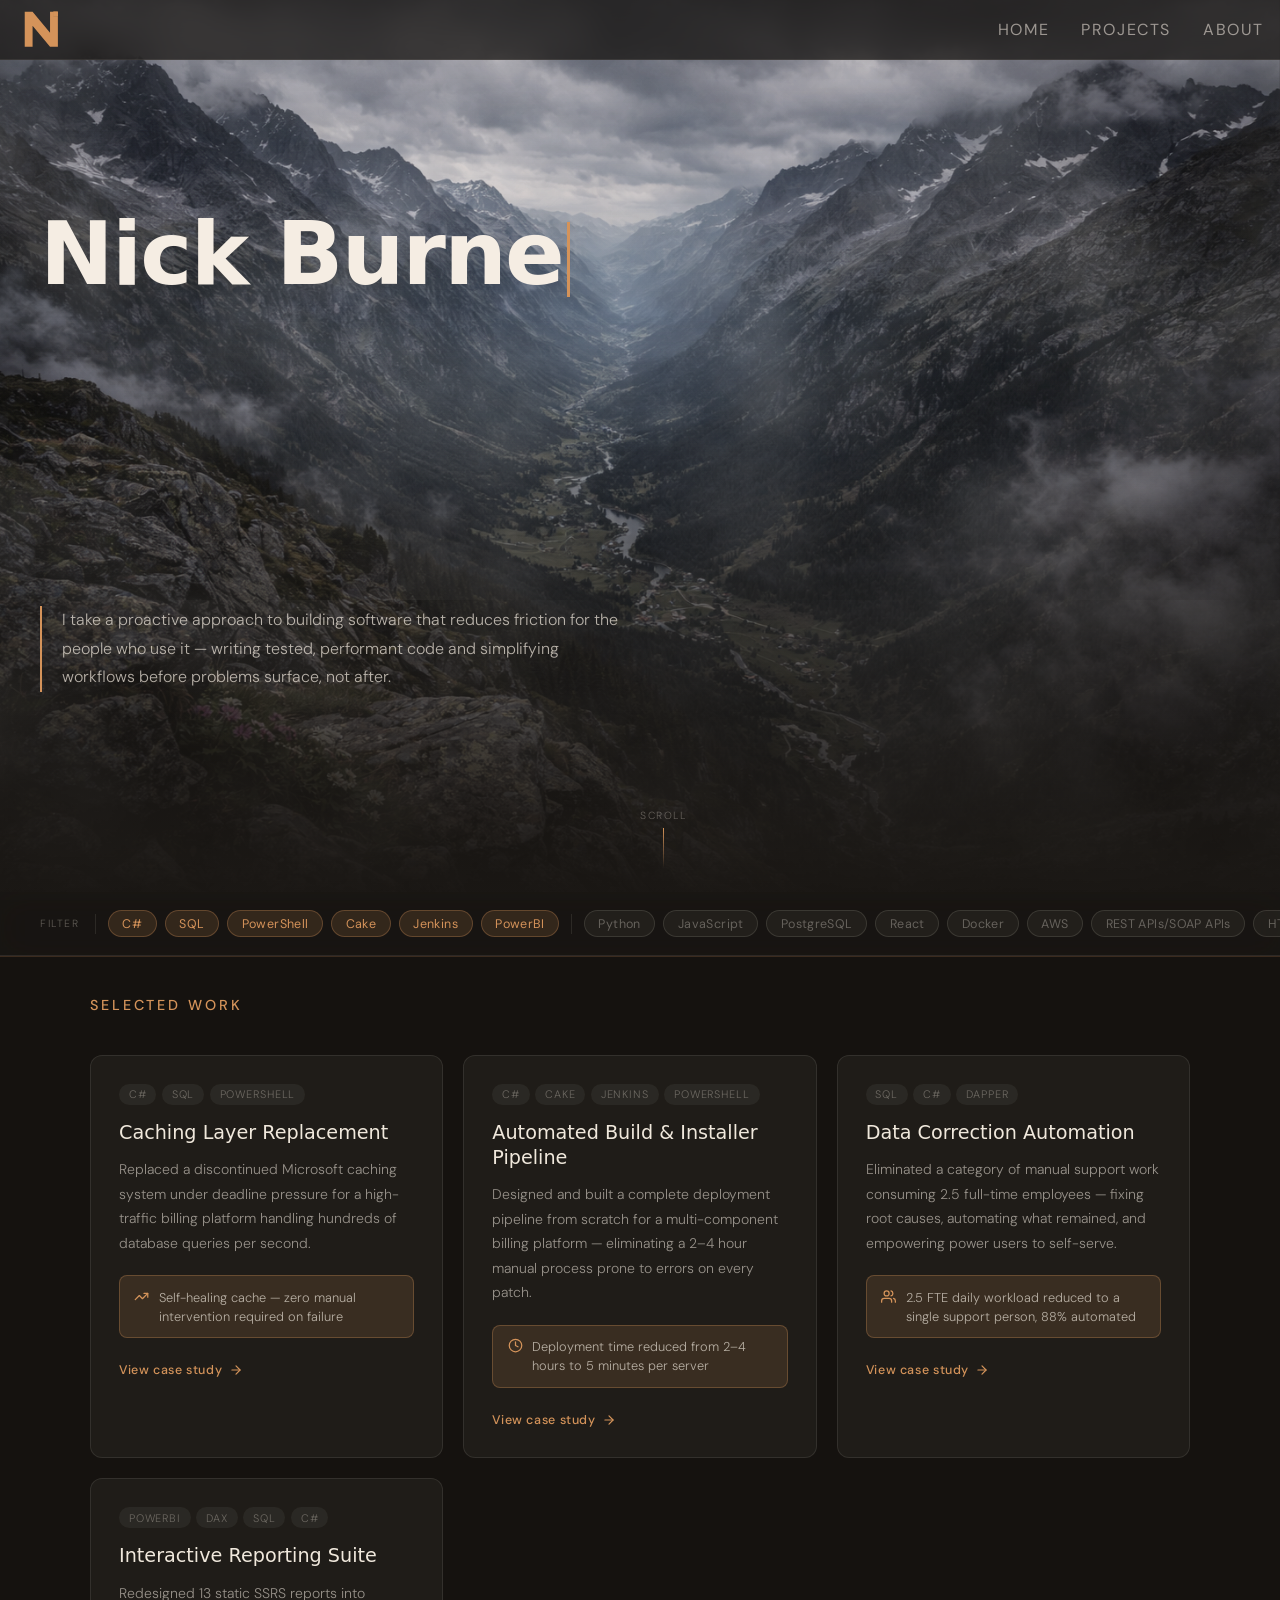
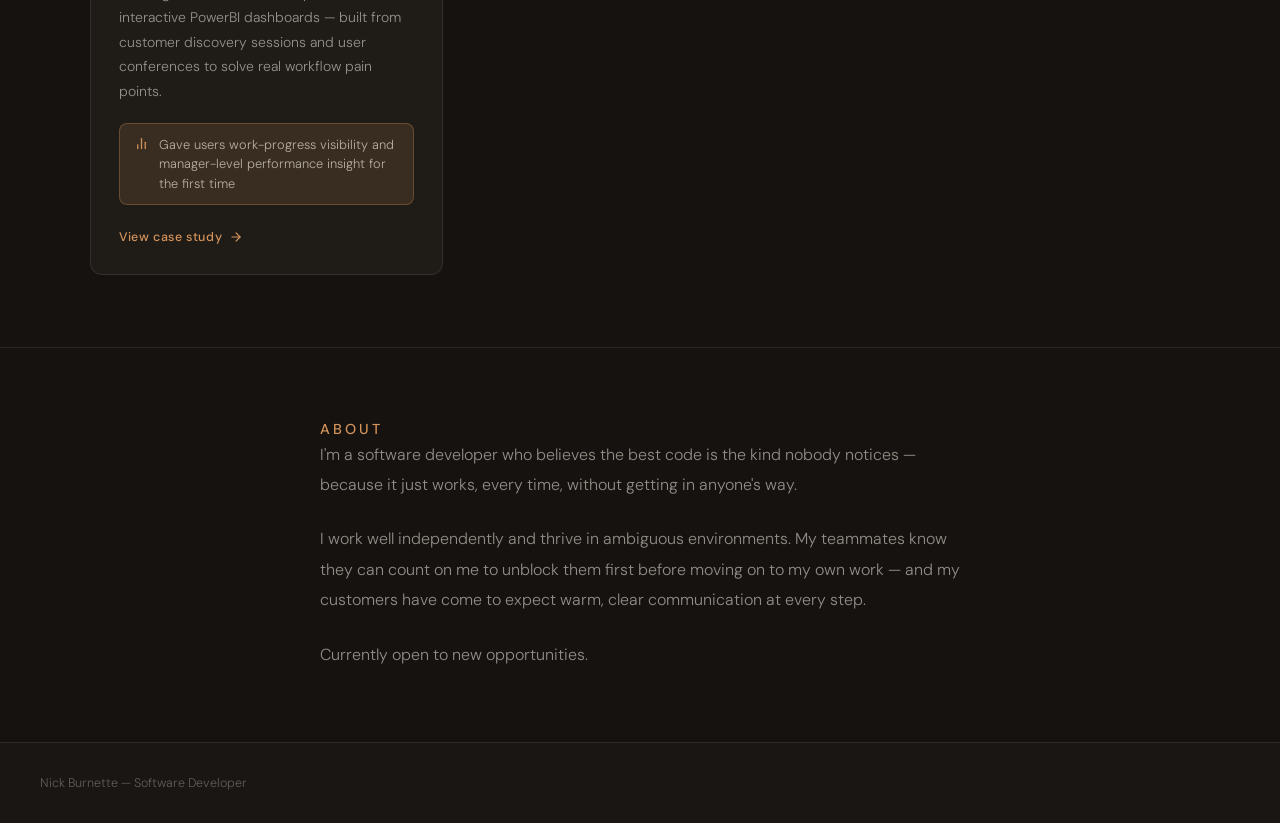
==== commit 0d99f8c0: "Removed parallax until a new background can be found or created." ====
--- a/index.html
+++ b/index.html
@@ -883,6 +883,8 @@
      PARALLAX — requestAnimationFrame, no lag
      Targets fog.css .background-image element
   */
+  /* Removed until a new background image is added to the site. */
+  /*
   let ticking = false;
   let lastScrollY = 0;
   const bgEl = document.querySelector('.background-image');
@@ -899,7 +901,7 @@
       ticking = true;
     }
   }, { passive: true });
-
+  */ 
   /* TYPED ANIMATION */
   const fullName = "Nick Burnette";
   const tagline  = "Building software that gets out of people's way.";
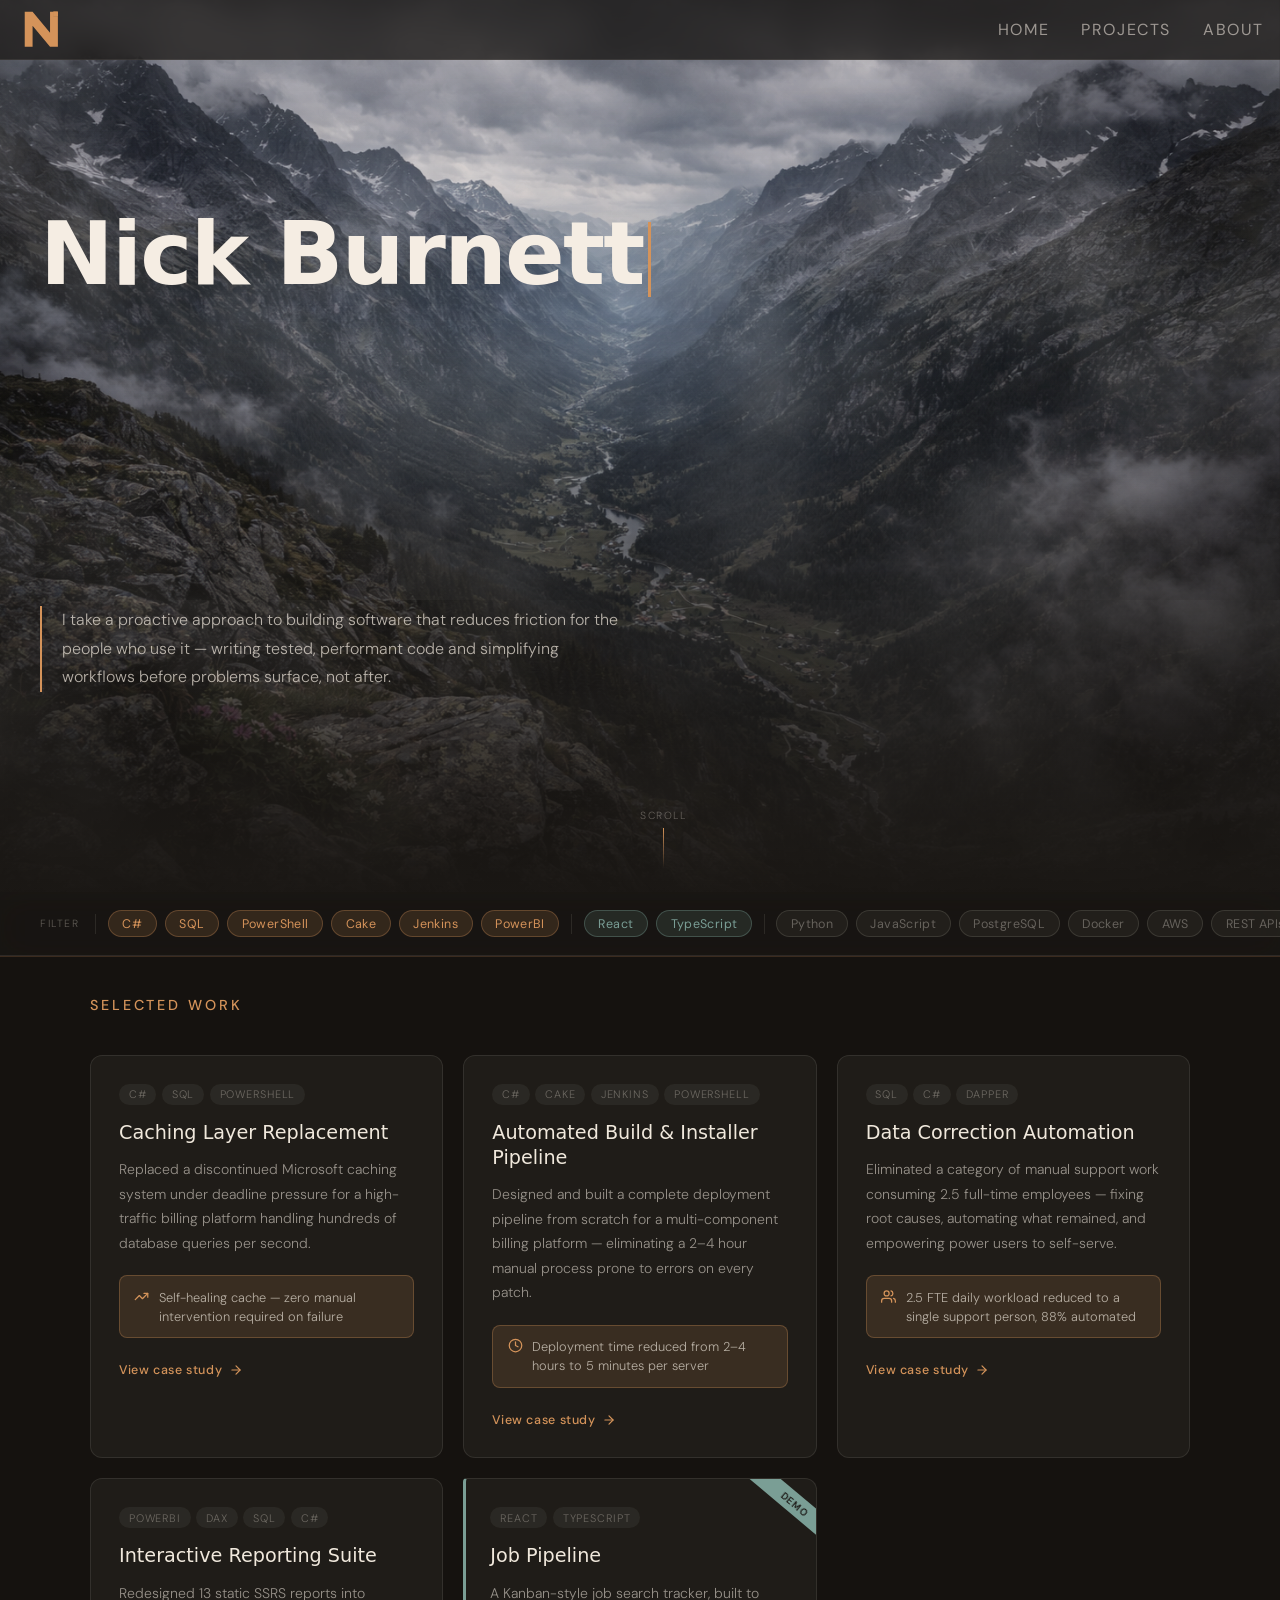
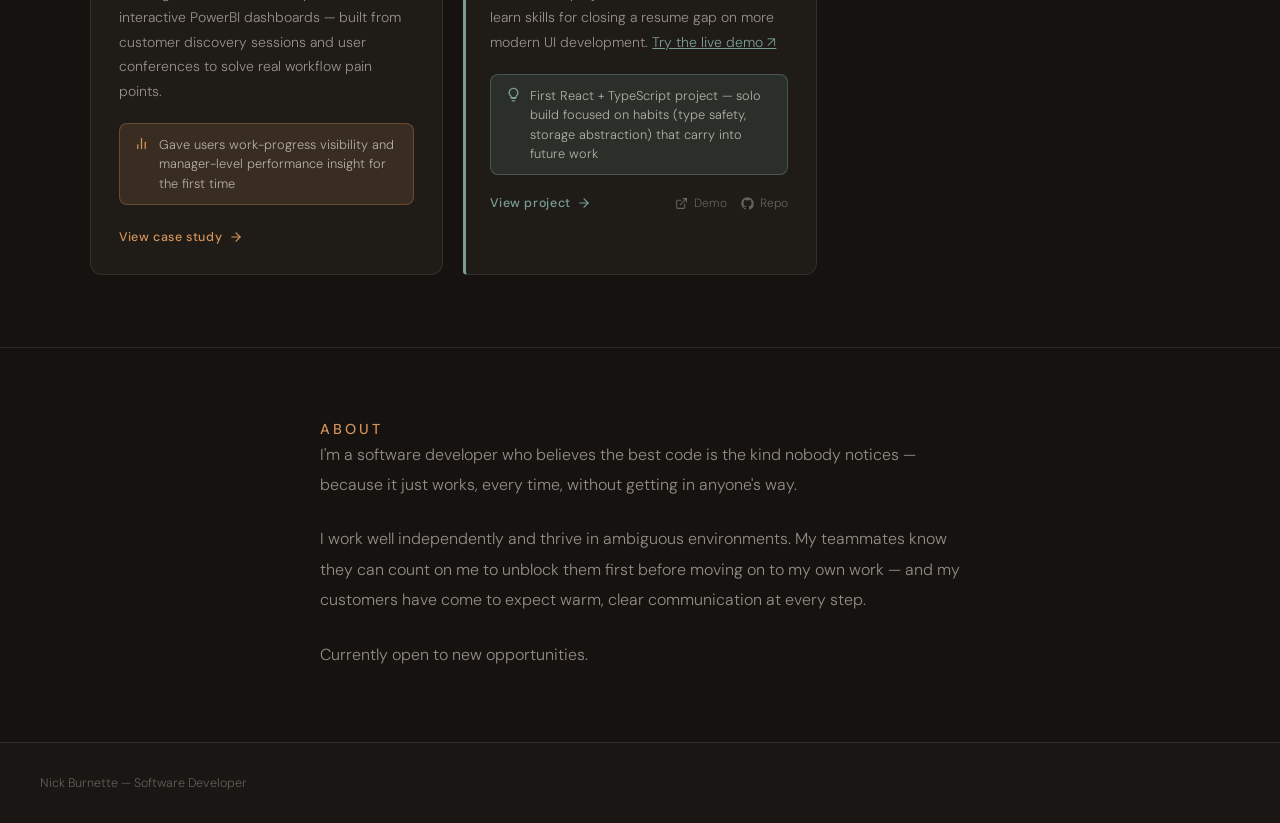
==== commit 29dd5d1b: "Added the new demo to the cards to show case react and typescript" ====
--- a/index.html
+++ b/index.html
@@ -24,6 +24,11 @@
 	--accent-dim: rgba(212, 147, 90, 0.15);
 	--accent-border: rgba(212, 147, 90, 0.3);
 	--accent-shadow: rgba(212, 147, 90, 0.2);
+
+	/* secondary accent — reserved for personal/learning-project signaling only */
+	--learn-color: rgb(122, 158, 149);
+	--learn-dim: rgba(122, 158, 149, 0.15);
+	--learn-border: rgba(122, 158, 149, 0.35);
 
 	--background-color: rgb(26, 23, 20);
 	--transparent-bg-color: rgba(0, 0, 0, 0.7); /* not used */
@@ -220,6 +225,17 @@
 	color: #1a1714;
 	border-color: var(--accent-color);
 }
+.skill-tag.learning {
+	background: var(--learn-dim);
+	border-color: var(--learn-border);
+	color: var(--learn-color);
+}
+.skill-tag.learning.active {
+	background: var(--learn-color);
+	color: #1a1714;
+	border-color: var(--learn-color);
+	font-weight: 500;
+}
 .section {
   padding: 4.5rem 2.5rem;
   position: relative;
@@ -328,6 +344,11 @@
 	color: var(--accent-color);
 	background: var(--accent-dim);
 	border-color: var(--accent-border);
+}
+.tech-badge.active-skill-learn {
+	color: var(--learn-color);
+	background: var(--learn-dim);
+	border-color: var(--learn-border);
 }
 .project-title {
 	font-family: var(--font-display);
@@ -381,6 +402,95 @@
 }
 .project-cta:hover { 
 	gap: 0.7rem; 
+}
+
+/* Personal / learning-project card — same shape language, always-on left
+   stripe instead of the professional cards' on-hover top stripe, so it reads
+   as a deliberate different category rather than a broken professional card. */
+.project-card.personal {
+	border-left: 3px solid var(--learn-color);
+	border-radius: 4px 12px 12px 4px;
+	padding-left: 1.5rem;
+}
+.project-card.personal::before {
+	display: none;
+}
+.project-card.personal:hover {
+	border-color: var(--border);
+	border-left-color: var(--learn-color);
+}
+.personal-ribbon {
+	position: absolute;
+	top: 15px;
+	right: -32px;
+	transform: rotate(40deg);
+	background: var(--learn-color);
+	color: #1a1714;
+	font-size: 0.62rem;
+	font-weight: 600;
+	letter-spacing: 0.06em;
+	padding: 0.22rem 2.3rem;
+	z-index: 1;
+}
+.personal-note {
+	display: flex; 
+	align-items: flex-start; 
+	gap: 0.6rem;
+	background: var(--learn-dim); 
+	border: 0.5px solid var(--learn-border);
+	border-radius: 8px; 
+	padding: 0.7rem 0.9rem; 
+	margin-bottom: 1.25rem;
+}
+.personal-note-icon { 
+	color: var(--learn-color); 
+	margin-top: 1px; 
+	flex-shrink: 0; 
+}
+.personal-note-text { 
+	font-size: 0.8rem; 
+	color: rgba(232,224,213,0.72); 
+	line-height: 1.5; 
+}
+.personal-footer {
+	display: flex;
+	align-items: center;
+	justify-content: space-between;
+}
+.personal-cta {
+	display: inline-flex; 
+	align-items: center; 
+	gap: 0.4rem;
+	font-size: 0.78rem; 
+	color: var(--learn-color); 
+	font-weight: 500;
+	letter-spacing: 0.05em; 
+	background: none; 
+	border: none;
+	cursor: pointer; 
+	padding: 0;
+	transition: gap 0.2s;
+	font-family: var(--font-body);
+}
+.personal-cta:hover { 
+	gap: 0.7rem; 
+}
+.personal-links {
+	display: flex;
+	align-items: center;
+	gap: 0.9rem;
+}
+.repo-link {
+	display: inline-flex;
+	align-items: center;
+	gap: 0.35rem;
+	font-size: 0.75rem;
+	color: var(--text-faint);
+	text-decoration: none;
+	transition: color 0.2s;
+}
+.repo-link:hover {
+	color: var(--learn-color);
 }
 #aboutSection { 
 	border-top: 0.5px solid var(--border); 
@@ -567,6 +677,74 @@
   font-size: 0.75rem; 
   color: var(--text-faint); 
   line-height: 1.4; 
+}
+.detail-eyebrow.personal {
+  color: var(--learn-color);
+}
+.detail-section-label.personal {
+  color: var(--learn-color);
+}
+.detail-link-row {
+  display: flex;
+  flex-wrap: wrap;
+  gap: 0.9rem;
+  margin-top: 2.25rem;
+}
+.detail-repo-link {
+  display: inline-flex;
+  align-items: center;
+  gap: 0.5rem;
+  font-size: 0.78rem;
+  color: var(--learn-color);
+  border: 0.5px solid var(--learn-border);
+  background: var(--learn-dim);
+  padding: 0.65rem 1.15rem;
+  border-radius: 8px;
+  text-decoration: none;
+  font-weight: 500;
+  letter-spacing: 0.02em;
+  transition: background 0.2s, color 0.2s;
+}
+.detail-repo-link:hover {
+  background: var(--learn-color);
+  color: #1a1714;
+}
+.detail-repo-link.filled {
+  background: var(--learn-color);
+  color: #1a1714;
+}
+.detail-repo-link.filled:hover {
+  background: var(--learn-dim);
+  color: var(--learn-color);
+}
+.decision-list {
+  display: flex;
+  flex-direction: column;
+  gap: 1.15rem;
+}
+.decision-title {
+  font-size: 0.92rem;
+  color: #f0e8dc;
+  font-weight: 500;
+  margin-bottom: 0.35rem;
+  line-height: 1.4;
+}
+.decision-text {
+  font-size: 0.9rem;
+  line-height: 1.85;
+  color: rgba(232,224,213,0.68);
+  font-weight: 300;
+}
+.detail-list {
+  padding-left: 1.2rem;
+  margin-top: 0.25rem;
+}
+.detail-list li {
+  font-size: 0.9rem;
+  line-height: 1.9;
+  color: rgba(232,224,213,0.68);
+  font-weight: 300;
+  margin-bottom: 0.6rem;
 }
 footer {
   background: var(--nav-background);
@@ -653,10 +831,12 @@
       <span class="skill-tag" data-skill="Jenkins" onclick="filterSkill(this)">Jenkins</span>
       <span class="skill-tag" data-skill="PowerBI" onclick="filterSkill(this)">PowerBI</span>
       <div class="filter-divider"></div>
+      <span class="skill-tag learning" data-skill="React" onclick="filterSkill(this)">React</span>
+      <span class="skill-tag learning" data-skill="TypeScript" onclick="filterSkill(this)">TypeScript</span>
+      <div class="filter-divider"></div>
       <span class="skill-tag familiar" data-skill="Python" onclick="filterSkill(this)">Python</span>
       <span class="skill-tag familiar" data-skill="JavaScript" onclick="filterSkill(this)">JavaScript</span>
       <span class="skill-tag familiar" data-skill="PostgreSQL" onclick="filterSkill(this)">PostgreSQL</span>
-      <span class="skill-tag familiar" data-skill="React" onclick="filterSkill(this)">React</span>
       <span class="skill-tag familiar" data-skill="Docker" onclick="filterSkill(this)">Docker</span>
       <span class="skill-tag familiar" data-skill="AWS" onclick="filterSkill(this)">AWS</span>
       <span class="skill-tag familiar" data-skill="REST APIs" onclick="filterSkill(this)">REST APIs/SOAP APIs</span>
@@ -720,6 +900,32 @@
             <span class="outcome-text">Gave users work-progress visibility and manager-level performance insight for the first time</span>
           </div>
           <button class="project-cta">View case study <svg width="14" height="14" viewBox="0 0 24 24" fill="none" stroke="currentColor" stroke-width="2" stroke-linecap="round" stroke-linejoin="round"><line x1="5" y1="12" x2="19" y2="12"/><polyline points="12 5 19 12 12 19"/></svg></button>
+        </div>
+
+        <div class="project-card personal" data-skills="React,TypeScript" onclick="navigateTo('project/jobpipeline')">
+          <div class="personal-ribbon">DEMO</div>
+          <div class="project-tech">
+            <span class="tech-badge">React</span><span class="tech-badge">TypeScript</span>
+          </div>
+          <h2 class="project-title">Job Pipeline</h2>
+          <p class="project-summary">A Kanban-style job search tracker, built to learn skills for closing a resume gap on more modern UI development. <a href="https://jobpipeline.onrender.com/" target="_blank" rel="noopener" onclick="event.stopPropagation()" style="color:var(--learn-color)">Try the live demo ↗</a></p>
+          <div class="personal-note">
+            <svg class="personal-note-icon" width="15" height="15" viewBox="0 0 24 24" fill="none" stroke="currentColor" stroke-width="2" stroke-linecap="round" stroke-linejoin="round"><path d="M9 18h6M10 22h4M12 2a7 7 0 0 0-4 12.7V17h8v-2.3A7 7 0 0 0 12 2z"/></svg>
+            <span class="personal-note-text">First React + TypeScript project — solo build focused on habits (type safety, storage abstraction) that carry into future work</span>
+          </div>
+          <div class="personal-footer">
+            <button class="personal-cta">View project <svg width="14" height="14" viewBox="0 0 24 24" fill="none" stroke="currentColor" stroke-width="2" stroke-linecap="round" stroke-linejoin="round"><line x1="5" y1="12" x2="19" y2="12"/><polyline points="12 5 19 12 12 19"/></svg></button>
+            <div class="personal-links">
+              <a class="repo-link" href="https://jobpipeline.onrender.com/" target="_blank" rel="noopener" onclick="event.stopPropagation()">
+                <svg width="13" height="13" viewBox="0 0 24 24" fill="none" stroke="currentColor" stroke-width="2" stroke-linecap="round" stroke-linejoin="round"><path d="M18 13v6a2 2 0 0 1-2 2H5a2 2 0 0 1-2-2V8a2 2 0 0 1 2-2h6"/><polyline points="15 3 21 3 21 9"/><line x1="10" y1="14" x2="21" y2="3"/></svg>
+                Demo
+              </a>
+              <a class="repo-link" href="https://github.com/NickBurnette/JobPipeline" target="_blank" rel="noopener" onclick="event.stopPropagation()">
+                <svg width="13" height="13" viewBox="0 0 24 24" fill="currentColor"><path d="M12 .5C5.73.5.5 5.73.5 12c0 5.1 3.29 9.39 7.86 10.91.57.1.79-.25.79-.55 0-.27-.01-1.15-.02-2.09-3.2.7-3.87-1.36-3.87-1.36-.53-1.33-1.28-1.69-1.28-1.69-1.05-.71.08-.7.08-.7 1.16.08 1.77 1.19 1.77 1.19 1.03 1.76 2.7 1.25 3.36.96.1-.74.4-1.25.73-1.54-2.55-.29-5.24-1.28-5.24-5.69 0-1.26.45-2.29 1.19-3.09-.12-.29-.52-1.46.11-3.05 0 0 .97-.31 3.18 1.18a11 11 0 0 1 5.8 0c2.2-1.49 3.17-1.18 3.17-1.18.64 1.59.24 2.76.12 3.05.74.8 1.19 1.83 1.19 3.09 0 4.42-2.69 5.39-5.25 5.68.41.36.78 1.06.78 2.15 0 1.55-.01 2.8-.01 3.18 0 .3.21.66.8.55A10.52 10.52 0 0 0 23.5 12c0-6.27-5.23-11.5-11.5-11.5Z"/></svg>
+                Repo
+              </a>
+            </div>
+          </div>
         </div>
 
       </div>
@@ -811,6 +1017,36 @@
         { value: "5→1", label: "Monthly support questions" },
         { value: "New", label: "Manager visibility features" }
       ]
+    },
+    jobpipeline: {
+      type: "personal",
+      title: "Job Pipeline",
+      stack: ["React", "TypeScript", "dnd-kit"],
+      repo: "https://github.com/NickBurnette/JobPipeline",
+      demo: "https://jobpipeline.onrender.com/",
+      problem: "Job searching generates a lot of loosely-tracked information — applications at different stages, notes, follow-ups — that's easy to lose track of. I wanted a lightweight, visual tool to track applications through their lifecycle (Applied → Interview → Offer) without the overhead of a generic project management tool, while using the build as a structured way to learn React and TypeScript from the ground up — closing a resume gap on more modern UI development.",
+      role: "I designed and built the application solo, end to end: architecture, UI/UX, drag-and-drop interactions, data persistence, and deployment. This was also my first React project, so a secondary goal was establishing habits — component structure, type safety, separation of concerns — that would carry into future projects rather than just shipping something that worked.",
+      outcome: "Finished planning and deployed MVP: a Kanban board with draggable job cards across pipeline stages, persistent local storage, and a simple but scalable codebase, live at jobpipeline.onrender.com. Beyond the working app, the project produced a reusable set of patterns — storage abstraction, runtime validation, colocated components — that I can build on for future projects.",
+      decisions: [
+        {
+          title: "TypeScript for compile-time safety while learning.",
+          text: "I chose TypeScript over plain JavaScript specifically because I was new to React — the compiler catches structural mistakes immediately, and editor autocomplete made unfamiliar APIs (like @dnd-kit's types) much easier to explore safely. That turned a frustrating trial-and-error learning process into faster, more confident hands-on experience."
+        },
+        {
+          title: "Storage abstraction to decouple persistence from components.",
+          text: "Rather than calling localStorage directly inside components, I built a small loadJobs / saveJobs interface (src/storage/jobStorage.ts) that the rest of the app talks to. The UI layer never needs to know how data is persisted — a decision that pays off directly when I eventually swap in a real backend, since only the storage module changes, not every component that reads or writes job data."
+        },
+        {
+          title: "Runtime validation alongside static types.",
+          text: "TypeScript only checks types at compile time — it can't guarantee that data coming back from localStorage (or a future import feature) actually matches the expected shape. I added runtime type guards (e.g., isValidJobArray) to validate data as it's loaded, with optional fields designed in from the start so the schema can evolve later without breaking previously saved data."
+        }
+      ],
+      details: [
+        "Drag-and-drop implemented with @dnd-kit/core, tuned with an 8px activation constraint so cards remain both draggable and clickable.",
+        "Iterated the UI based on feel: removed a manual stage-dropdown on cards once drag-and-drop made it redundant, and favored inline confirmation patterns (e.g., an animated inline delete confirm) over native browser dialogs.",
+        "Solved a couple of non-obvious CSS/DnD issues along the way — empty Kanban columns needed flex: 1 on the column body to register as valid drop targets, and the background shorthand property was quietly wiping out a background-image until scoped to background-color."
+      ],
+      next: "Two features are scoped for a v2: a keyword-matching \"match percentage\" score comparing user skills to job descriptions (with a possible AI-powered paid tier later), and job auto-discovery via JobSpy, an open-source scraper that aggregates listings from LinkedIn, Indeed, and Glassdoor."
     }
   };
 
@@ -974,17 +1210,20 @@
       card.classList.toggle('dimmed', skill !== null && hasMatch && !matches);
     });
 
-    // highlight matching tech badges on cards
+    // highlight matching tech badges on cards — same color family as the active filter tag
+    const activeTag = skill !== null ? document.querySelector(`.skill-tag[data-skill="${skill}"]`) : null;
+    const isLearningSkill = !!(activeTag && activeTag.classList.contains('learning'));
     document.querySelectorAll('.tech-badge').forEach(badge => {
-      badge.classList.toggle('active-skill',
-        skill !== null && badge.textContent.trim().toUpperCase() === skill.toUpperCase()
-      );
+      const matches = skill !== null && badge.textContent.trim().toUpperCase() === skill.toUpperCase();
+      badge.classList.toggle('active-skill', matches && !isLearningSkill);
+      badge.classList.toggle('active-skill-learn', matches && isLearningSkill);
     });
 
     // filter hint line
     const hint = document.getElementById('filterHint');
+    const hintColor = isLearningSkill ? 'var(--learn-color)' : 'var(--accent-color)';
     hint.innerHTML = skill
-      ? `Filtering by <strong style="color:var(--accent-color)">${skill}</strong> — <a href="#" onclick="navigateTo('',null);return false;">clear filter</a>`
+      ? `Filtering by <strong style="color:${hintColor}">${skill}</strong> — <a href="#" onclick="navigateTo('',null);return false;">clear filter</a>`
       : '';
 
     // no-projects message box above grid
@@ -1025,7 +1264,40 @@
     dv.classList.add('active');
     window.scrollTo(0, 0);
 
-    document.getElementById('detailContent').innerHTML = `
+    const isPersonal = p.type === 'personal';
+
+    document.getElementById('detailContent').innerHTML = isPersonal ? `
+      <p class="detail-eyebrow personal">Personal Project — Built to Learn</p>
+      <h1 class="detail-title">${p.title}</h1>
+      <div class="detail-stack">${p.stack.map(s => `<span class="tech-badge">${s}</span>`).join('')}</div>
+      <p class="detail-section-label personal">The Problem</p>
+      <p class="detail-body">${p.problem}</p>
+      <p class="detail-section-label personal">My Role</p>
+      <p class="detail-body">${p.role}</p>
+      <p class="detail-section-label personal">Outcome</p>
+      <p class="detail-body">${p.outcome}</p>
+      <p class="detail-section-label personal">Key Technical Decisions</p>
+      <div class="decision-list">${p.decisions.map(d => `
+        <div>
+          <p class="decision-title">${d.title}</p>
+          <p class="decision-text">${d.text}</p>
+        </div>`).join('')}
+      </div>
+      <p class="detail-section-label personal">Other Notable Details</p>
+      <ul class="detail-list">${p.details.map(d => `<li>${d}</li>`).join('')}</ul>
+      <p class="detail-section-label personal">What's Next</p>
+      <p class="detail-body">${p.next}</p>
+      <div class="detail-link-row">
+        <a class="detail-repo-link" href="${p.demo}" target="_blank" rel="noopener">
+          <svg width="15" height="15" viewBox="0 0 24 24" fill="none" stroke="currentColor" stroke-width="2" stroke-linecap="round" stroke-linejoin="round"><path d="M18 13v6a2 2 0 0 1-2 2H5a2 2 0 0 1-2-2V8a2 2 0 0 1 2-2h6"/><polyline points="15 3 21 3 21 9"/><line x1="10" y1="14" x2="21" y2="3"/></svg>
+          View Live Demo
+        </a>
+        <a class="detail-repo-link" href="${p.repo}" target="_blank" rel="noopener">
+          <svg width="15" height="15" viewBox="0 0 24 24" fill="currentColor"><path d="M12 .5C5.73.5.5 5.73.5 12c0 5.1 3.29 9.39 7.86 10.91.57.1.79-.25.79-.55 0-.27-.01-1.15-.02-2.09-3.2.7-3.87-1.36-3.87-1.36-.53-1.33-1.28-1.69-1.28-1.69-1.05-.71.08-.7.08-.7 1.16.08 1.77 1.19 1.77 1.19 1.03 1.76 2.7 1.25 3.36.96.1-.74.4-1.25.73-1.54-2.55-.29-5.24-1.28-5.24-5.69 0-1.26.45-2.29 1.19-3.09-.12-.29-.52-1.46.11-3.05 0 0 .97-.31 3.18 1.18a11 11 0 0 1 5.8 0c2.2-1.49 3.17-1.18 3.17-1.18.64 1.59.24 2.76.12 3.05.74.8 1.19 1.83 1.19 3.09 0 4.42-2.69 5.39-5.25 5.68.41.36.78 1.06.78 2.15 0 1.55-.01 2.8-.01 3.18 0 .3.21.66.8.55A10.52 10.52 0 0 0 23.5 12c0-6.27-5.23-11.5-11.5-11.5Z"/></svg>
+          View on GitHub
+        </a>
+      </div>
+    ` : `
       <p class="detail-eyebrow">Case Study</p>
       <h1 class="detail-title">${p.title}</h1>
       <div class="detail-stack">${p.stack.map(s => `<span class="tech-badge">${s}</span>`).join('')}</div>
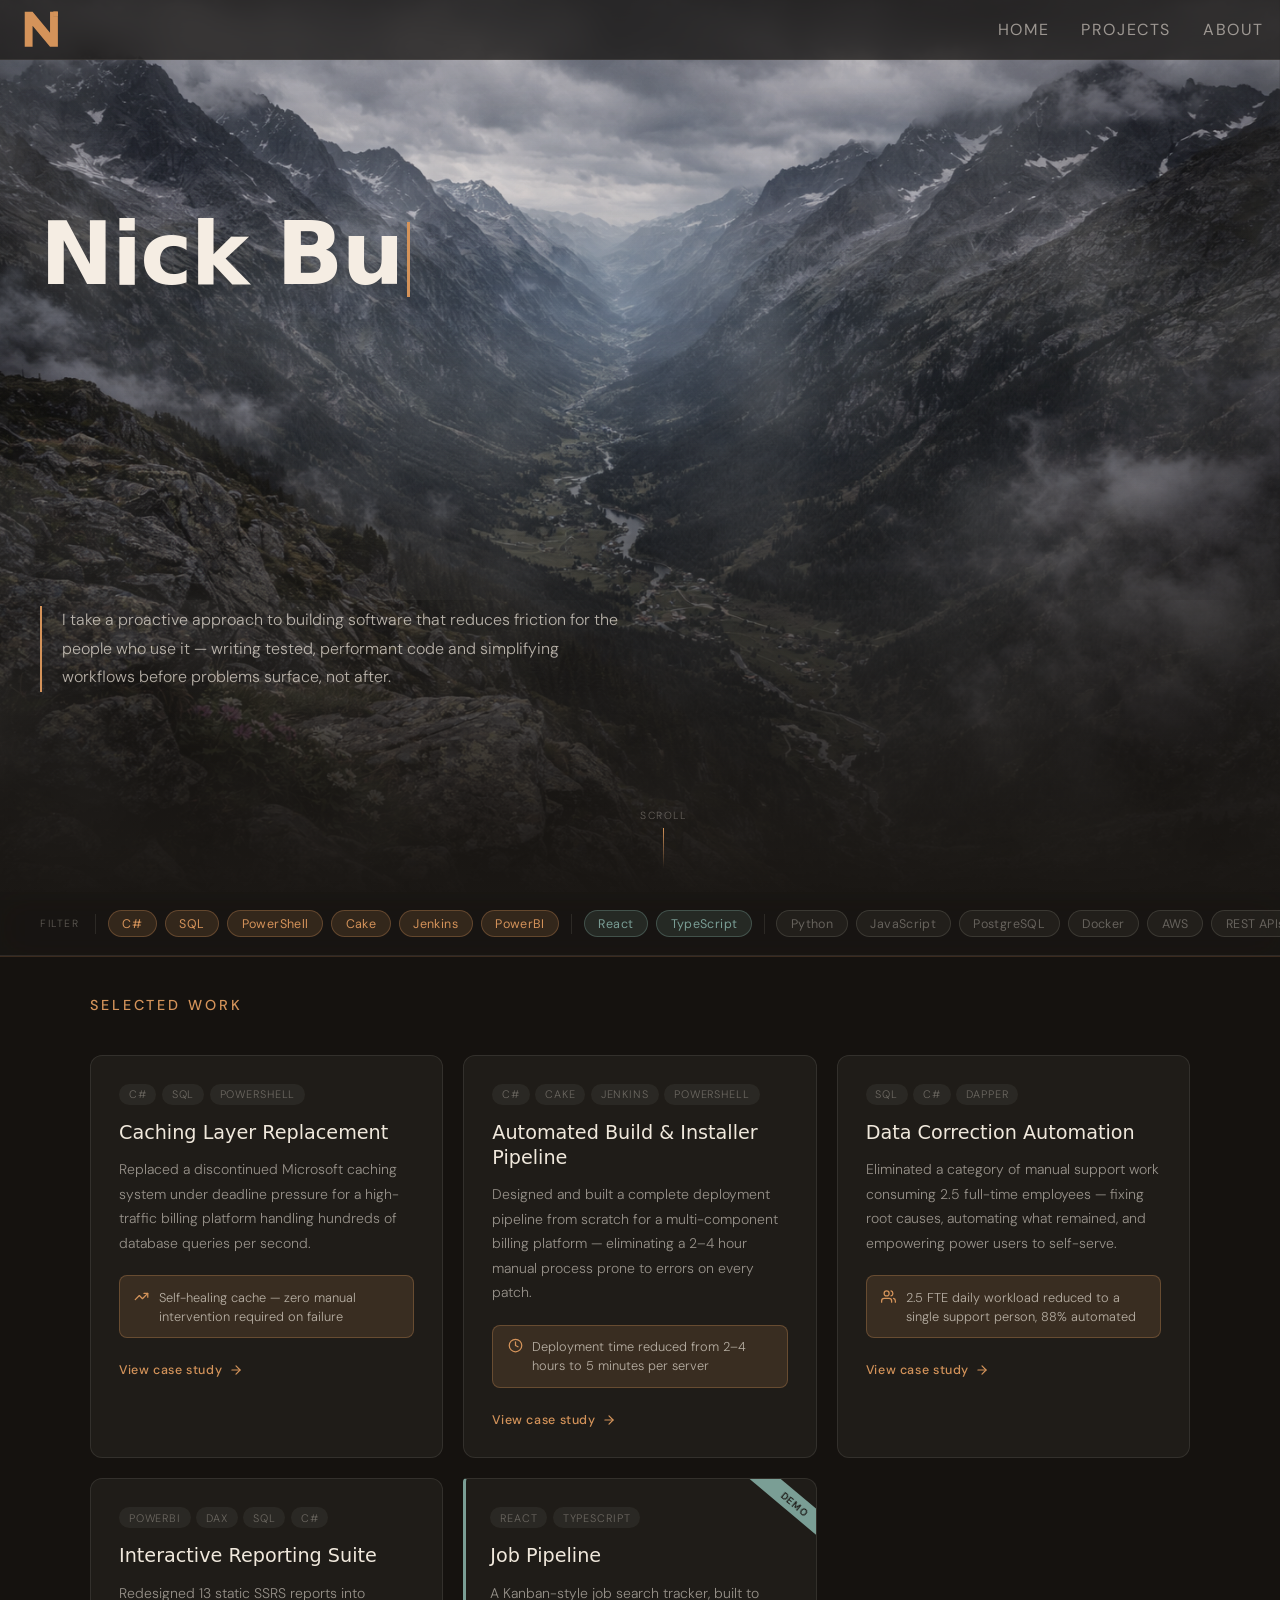
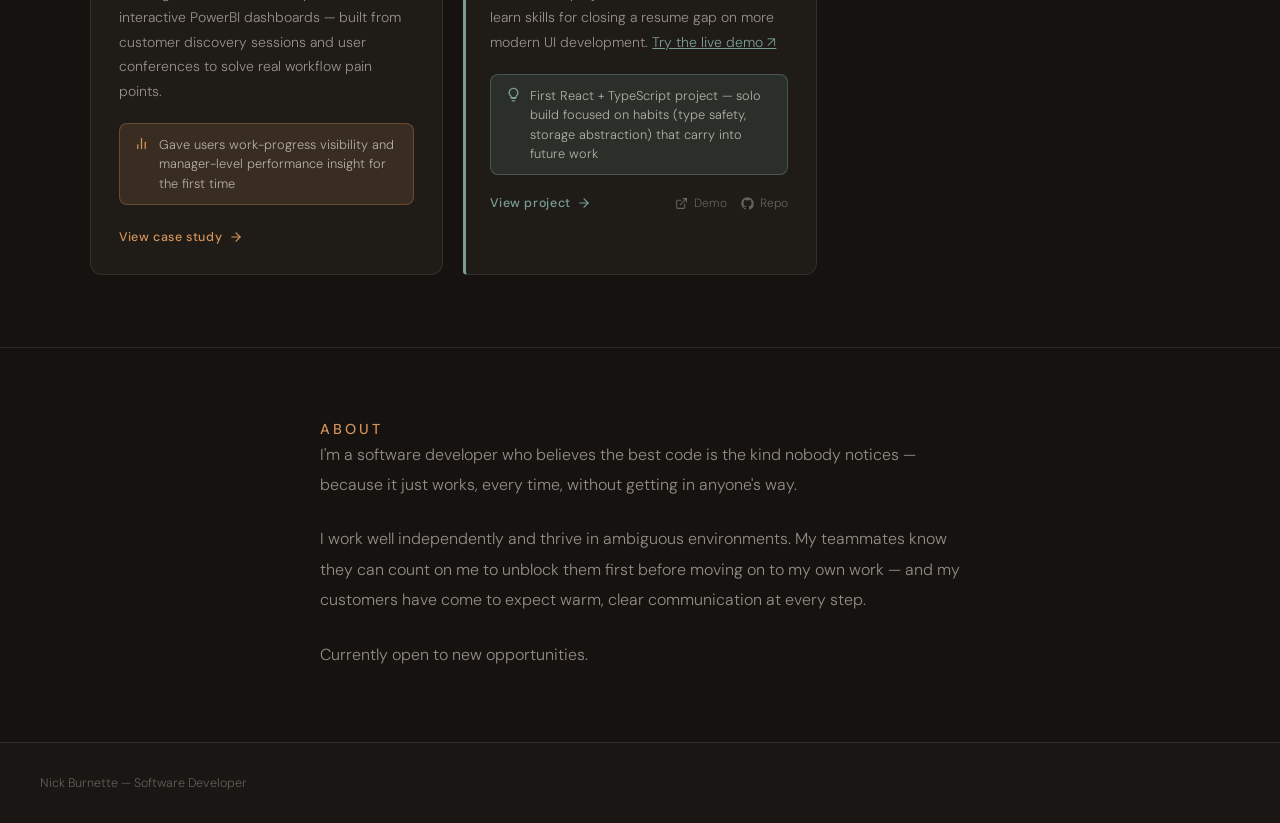
==== commit e2f06395: "Breaking up the logic to make it more maintainable. base.css - reset, :root tokens, nav, hero, secti" ====
--- a/index.html
+++ b/index.html
@@ -8,749 +8,9 @@
   <link rel="preconnect" href="https://fonts.googleapis.com" />
   <link rel="preconnect" href="https://fonts.gstatic.com" crossorigin />
   <link href="https://fonts.googleapis.com/css2?family=Fraunces:ital,wght@0,300;0,400;0,500;1,300&family=DM+Sans:wght@300;400;500&display=swap" rel="stylesheet" />
-  <style>
-    /* Main css */
-    *, *::before, *::after { box-sizing: border-box; margin: 0; padding: 0; }
-
-:root{
-	/* ── COLORS ── */
-	--primary-color: #6d6c6c;
-	--text-color: #e8e0d5;
-	--text-muted: rgba(232,224,213,0.6);
-	--text-faint: rgba(232,224,213,0.35);
-	--border: rgba(232,224,213,0.1);
-
-	--accent-color: rgb(212, 147, 90);
-	--accent-dim: rgba(212, 147, 90, 0.15);
-	--accent-border: rgba(212, 147, 90, 0.3);
-	--accent-shadow: rgba(212, 147, 90, 0.2);
-
-	/* secondary accent — reserved for personal/learning-project signaling only */
-	--learn-color: rgb(122, 158, 149);
-	--learn-dim: rgba(122, 158, 149, 0.15);
-	--learn-border: rgba(122, 158, 149, 0.35);
-
-	--background-color: rgb(26, 23, 20);
-	--transparent-bg-color: rgba(0, 0, 0, 0.7); /* not used */
-
-  --nav-background: rgba(26, 23, 20, 0.75);
-  --logo-corner: rgba(26, 23, 20, 1); /* used for the static corner pixel in the logo. Needs to make nav-background without opacity */
-
-	/* ── FONTS ── */
-	/* Swap these to re-theme typography sitewide. Update the Google Fonts
-	   <link> in <head> if you choose fonts not already loaded. */
-	--font-display: system-ui, serif;   /* headings, names, metrics */
-	--font-body: 'DM Sans', sans-serif;   /* body text, nav, buttons */
-
-	/* ── LAYOUT ── */
-	--nav-h: 60px;
-	--filter-h: 64px;
-}
-html {
-	scroll-behavior: smooth;
-	height: 100%;
-}
-body {
-	background: var(--background-color);
-	color: var(--text-color);
-	font-family: var(--font-body);
-	font-weight: 300;
-	overflow-x: hidden;
-}
-.hero {
-	position: relative;
-	height: 100vh;
-	min-height: 600px;
-	display: flex;
-	align-items: center;
-	overflow: hidden;
-}
-.hero-bg { 
-	display: none; 
-}
-.hero-overlay {
-	position: absolute;
-	inset: 0;
-	background: linear-gradient(
-	to bottom,
-	rgba(26,23,20,0.1) 0%,
-	rgba(26,23,20,0.0) 35%,
-	rgba(26,23,20,0.65) 78%,
-	rgba(26,23,20,1) 100%
-	);
-}
-.hero-content {
-	position: relative;
-	z-index: 2;
-	padding: 0 2.5rem;
-	max-width: 860px;
-}
-.hero-eyebrow {
-	font-size: 0.9rem;
-	letter-spacing: 0.2em;
-	text-transform: uppercase;
-	color: var(--accent-color);
-	margin-bottom: 1.25rem;
-	opacity: 0;
-	animation: fadeUp 0.6s ease forwards 0.3s;
-}
-.hero-name {
-	font-family: var(--font-display);
-	font-size: clamp(3rem, 7vw, 5.5rem);
-	line-height: 1.05;
-	color: #f5ede3;
-	margin-bottom: 1.5rem;
-	letter-spacing: -0.02em;
-	opacity: 0;
-	animation: fadeUp 0.7s ease forwards 0.5s;
-	/* height is set dynamically by JS before typing starts */
-}
-.hero-name em { 
-	font-style: italic; 
-  color: var(--accent-color); 
-  font-weight: 300;
-}
-.hero-tagline {
-	font-size: 1rem;
-	line-height: 1.8;
-	color: rgba(232,224,213,0.75);
-	max-width: 580px;
-	font-weight: 300;
-	border-left: 2px solid var(--accent-color);
-	padding-left: 1.25rem;
-	opacity: 0;
-	animation: fadeUp 1s ease forwards 0.9s;
-}
-.typed-cursor {
-	display: inline-block;
-	width: 3px; height: 0.85em;
-	background: var(--accent-color);
-	margin-left: 4px;
-	vertical-align: middle;
-	animation: blink 0.9s step-end infinite;
-}
-@keyframes blink { 0%,100%{opacity:1} 50%{opacity:0} }
-@keyframes fadeUp {
-	from { opacity:0; transform: translateY(16px); }
-	to   { opacity:1; transform: translateY(0); }
-}
-.scroll-hint {
-	position: absolute;
-	bottom: 2rem; left: 50%;
-	transform: translateX(-50%);
-	z-index: 2;
-	display: flex; flex-direction: column; align-items: center; gap: 0.4rem;
-	opacity: 0;
-	animation: fadeUp 0.6s ease forwards 2s;
-}
-.scroll-hint span { 
-	font-size: 0.65rem; 
-	letter-spacing: 0.15em; 
-	text-transform: uppercase; 
-	color: var(--text-faint); 
-}
-.scroll-line { 
-	width: 1px; 
-	height: 40px; 
-	background: linear-gradient(to bottom, var(--accent-color), transparent); 
-	animation: scrollPulse 2s ease-in-out infinite; 
-}
-@keyframes scrollPulse { 0%,100%{opacity:0.4} 50%{opacity:1} }
-#filterBar {
-	position: sticky;
-	top: var(--nav-h);
-	z-index: 150;
-	background: var(--nav-background);
-	backdrop-filter: blur(16px);
-	border-bottom: 0.5px solid rgba(232,224,213,0.1);
-	padding: 0 2.5rem;
-	height: var(--filter-h);
-	display: flex;
-	align-items: center;
-	gap: 0.5rem;
-	overflow-x: auto;
-	scrollbar-width: none;
-	box-shadow: 0 1px 0 0 var(--accent-shadow);
-	/* Negative margins extend it edge-to-edge inside the padded section */
-	margin: -3.5rem -2.5rem 2.5rem;
-}
-#filterBar::-webkit-scrollbar { 
-	display: none; 
-}
-.filter-divider {
-	width: 0.5px;
-	height: 20px;
-	background: var(--border);
-	flex-shrink: 0;
-	margin: 0 0.25rem;
-}
-.filter-label {
-	font-size: 0.65rem;
-	letter-spacing: 0.15em;
-	text-transform: uppercase;
-	color: var(--text-faint);
-	white-space: nowrap;
-	flex-shrink: 0;
-	margin-right: 0.25rem;
-}
-.skill-tag {
-	background: var(--accent-dim);
-	border: 0.5px solid var(--accent-border);
-	color: var(--accent-color);
-	padding: 0.3rem 0.85rem;
-	border-radius: 2rem;
-	font-size: 0.78rem;
-	font-weight: 400;
-	letter-spacing: 0.03em;
-	cursor: pointer;
-	transition: background 0.18s, border-color 0.18s, transform 0.15s;
-	user-select: none;
-	white-space: nowrap;
-	flex-shrink: 0;
-}
-.skill-tag:hover { transform: translateY(-1px); }
-.skill-tag.active {
-	background: var(--accent-color);
-	color: #1a1714;
-	border-color: var(--accent-color);
-	font-weight: 500;
-}
-.skill-tag.familiar {
-	background: rgba(232,224,213,0.05);
-	border-color: rgba(232,224,213,0.12);
-	color: var(--text-faint);
-}
-.skill-tag.familiar.active {
-	background: var(--accent-color);
-	color: #1a1714;
-	border-color: var(--accent-color);
-}
-.skill-tag.learning {
-	background: var(--learn-dim);
-	border-color: var(--learn-border);
-	color: var(--learn-color);
-}
-.skill-tag.learning.active {
-	background: var(--learn-color);
-	color: #1a1714;
-	border-color: var(--learn-color);
-	font-weight: 500;
-}
-.section {
-  padding: 4.5rem 2.5rem;
-  position: relative;
-  background: rgba(20,17,14,0.72);
-  backdrop-filter: blur(2px);
-}
-.section-bg { 
-	display: none; 
-}
-.section-content { 
-	position: relative; 
-	z-index: 1; 
-	max-width: 1100px; 
-	margin: 0 auto; 
-}
-.section-label {
-	font-size: 0.9rem;
-	letter-spacing: 0.2em;
-	text-transform: uppercase;
-	color: var(--accent-color);
-	margin-bottom: 0.1rem;
-	font-weight: 500;
-}
-#projectsSection { 
-	padding-top: 3rem; 
-}
-.filter-active-hint {
-	font-size: 0.78rem;
-	color: var(--text-faint);
-	margin-bottom: 1.5rem;
-	font-style: italic;
-	min-height: 1.2em;
-}
-.filter-active-hint a { 
-	color: var(--accent-color); 
-	text-decoration: none; 
-}
-.no-projects-msg {
-	display: none;
-	margin-bottom: 1.5rem;
-	padding: 1.25rem 1.5rem;
-	background: var(--accent-dim);
-	border: 0.5px solid var(--accent-border);
-	border-radius: 10px;
-	font-size: 0.875rem;
-	line-height: 1.7;
-	color: var(--text-muted);
-}
-.no-projects-msg strong { color: var(--accent-color); font-weight: 500; }
-.no-projects-msg.visible { display: block; }
-.projects-grid {
-	display: grid;
-	grid-template-columns: repeat(auto-fit, minmax(300px, 1fr));
-	gap: 1.25rem;
-}
-.project-card {
-	background: rgba(34,31,27,0.88);
-	border: 0.5px solid var(--border);
-	border-radius: 12px;
-	padding: 1.75rem;
-	cursor: pointer;
-	transition: border-color 0.2s, transform 0.2s, opacity 0.3s, filter 0.3s;
-	position: relative;
-	overflow: hidden;
-	backdrop-filter: blur(6px);
-}
-.project-card::before {
-	content: '';
-	position: absolute;
-	top: 0; left: 0; right: 0;
-	height: 2px;
-	background: var(--accent-color);
-	opacity: 0;
-	transition: opacity 0.2s;
-}
-.project-card:hover { 
-	border-color: var(--accent-border); 
-	transform: translateY(-3px); 
-}
-.project-card:hover::before { 
-	opacity: 1; 
-}
-.project-card.dimmed { 
-	opacity: 0.18; 
-	filter: grayscale(0.4); 
-	pointer-events: none; 
-}
-.project-tech { 
-	display: flex; 
-	flex-wrap: wrap; 
-	gap: 0.35rem; 
-	margin-bottom: 1rem; 
-}
-.tech-badge {
-	font-size: 0.68rem; 
-	letter-spacing: 0.08em; 
-	text-transform: uppercase;
-	color: var(--text-faint); 
-	background: rgba(232,224,213,0.06);
-	padding: 0.18rem 0.55rem; 
-	border-radius: 2rem;
-	border: 0.5px solid transparent;
-	transition: color 0.2s, background 0.2s, border-color 0.2s;
-}
-.tech-badge.active-skill {
-	color: var(--accent-color);
-	background: var(--accent-dim);
-	border-color: var(--accent-border);
-}
-.tech-badge.active-skill-learn {
-	color: var(--learn-color);
-	background: var(--learn-dim);
-	border-color: var(--learn-border);
-}
-.project-title {
-	font-family: var(--font-display);
-	font-size: 1.2rem; 
-	font-weight: 400;
-	color: #f0e8dc; 
-	margin-bottom: 0.7rem; 
-	line-height: 1.3;
-}
-.project-summary {
-	font-size: 0.875rem; 
-	line-height: 1.75;
-	color: var(--text-muted); 
-	margin-bottom: 1.25rem;
-}
-.project-outcome {
-	display: flex; 
-	align-items: flex-start; 
-	gap: 0.6rem;
-	background: var(--accent-dim); 
-	border: 0.5px solid var(--accent-border);
-	border-radius: 8px; 
-	padding: 0.7rem 0.9rem; 
-	margin-bottom: 1.25rem;
-}
-.outcome-icon { 
-	color: var(--accent-color); 
-	font-size: 15px; 
-	margin-top: 1px; 
-	flex-shrink: 0; 
-}
-.outcome-text { 
-	font-size: 0.8rem; 
-	color: rgba(232,224,213,0.72); 
-	line-height: 1.5; 
-}
-.project-cta {
-	display: inline-flex; 
-	align-items: center; 
-	gap: 0.4rem;
-	font-size: 0.78rem; 
-	color: var(--accent-color); 
-	font-weight: 500;
-	letter-spacing: 0.05em; 
-	background: none; 
-  border: none;
-	cursor: pointer; 
-  padding: 0;
-	transition: gap 0.2s;
-	font-family: var(--font-body);
-}
-.project-cta:hover { 
-	gap: 0.7rem; 
-}
-
-/* Personal / learning-project card — same shape language, always-on left
-   stripe instead of the professional cards' on-hover top stripe, so it reads
-   as a deliberate different category rather than a broken professional card. */
-.project-card.personal {
-	border-left: 3px solid var(--learn-color);
-	border-radius: 4px 12px 12px 4px;
-	padding-left: 1.5rem;
-}
-.project-card.personal::before {
-	display: none;
-}
-.project-card.personal:hover {
-	border-color: var(--border);
-	border-left-color: var(--learn-color);
-}
-.personal-ribbon {
-	position: absolute;
-	top: 15px;
-	right: -32px;
-	transform: rotate(40deg);
-	background: var(--learn-color);
-	color: #1a1714;
-	font-size: 0.62rem;
-	font-weight: 600;
-	letter-spacing: 0.06em;
-	padding: 0.22rem 2.3rem;
-	z-index: 1;
-}
-.personal-note {
-	display: flex; 
-	align-items: flex-start; 
-	gap: 0.6rem;
-	background: var(--learn-dim); 
-	border: 0.5px solid var(--learn-border);
-	border-radius: 8px; 
-	padding: 0.7rem 0.9rem; 
-	margin-bottom: 1.25rem;
-}
-.personal-note-icon { 
-	color: var(--learn-color); 
-	margin-top: 1px; 
-	flex-shrink: 0; 
-}
-.personal-note-text { 
-	font-size: 0.8rem; 
-	color: rgba(232,224,213,0.72); 
-	line-height: 1.5; 
-}
-.personal-footer {
-	display: flex;
-	align-items: center;
-	justify-content: space-between;
-}
-.personal-cta {
-	display: inline-flex; 
-	align-items: center; 
-	gap: 0.4rem;
-	font-size: 0.78rem; 
-	color: var(--learn-color); 
-	font-weight: 500;
-	letter-spacing: 0.05em; 
-	background: none; 
-	border: none;
-	cursor: pointer; 
-	padding: 0;
-	transition: gap 0.2s;
-	font-family: var(--font-body);
-}
-.personal-cta:hover { 
-	gap: 0.7rem; 
-}
-.personal-links {
-	display: flex;
-	align-items: center;
-	gap: 0.9rem;
-}
-.repo-link {
-	display: inline-flex;
-	align-items: center;
-	gap: 0.35rem;
-	font-size: 0.75rem;
-	color: var(--text-faint);
-	text-decoration: none;
-	transition: color 0.2s;
-}
-.repo-link:hover {
-	color: var(--learn-color);
-}
-#aboutSection { 
-	border-top: 0.5px solid var(--border); 
-}
-footer {
-	padding: 2rem 2.5rem;
-	border-top: 0.5px solid var(--border);
-	display: flex; 
-  justify-content: space-between; 
-  align-items: center;
-	flex-wrap: wrap; gap: 0.5rem;
-}
-.footer-text { 
-	font-size: 0.78rem; 
-	color: var(--text-faint); 
-}
-.footer-text a { 
-	color: var(--accent-color); 
-	text-decoration: none; 
-}
-#mainView.hidden { 
-	display: none; 
-}
-@media (max-width: 640px) {
-    nav, #filterBar { 
-		padding: 0 1.25rem; 
-	}
-    .hero-content, .section, footer { 
-		padding-left: 1.25rem; 
-		padding-right: 1.25rem; 
-	}
-    #detailView { 
-		padding-left: 1.25rem; 
-		padding-right: 1.25rem; 
-	}
-}
-    /* Main css */
-
-    /* Nav Above */
-  /* Navigation Bar Above */
-nav {
-	position: fixed;
-	top: 0; left: 0; right: 0;
-	height: var(--nav-h);
-	z-index: 200;
-	display: flex;
-	justify-content: space-between;
-	align-items: center;
-	padding: 0 1rem;
-	background: rgba(26,23,20,0.75);
-	backdrop-filter: blur(14px);
-	border-bottom: 0.5px solid rgba(232,224,213,0.08);
-}
-.nav-logo {
-	color: var(--text-color);
-	cursor: pointer;
-}
-/* Logo fills are set via CSS variables directly on each SVG element's
-   fill attribute (var(--accent-color), var(--primary-color)) so they
-   automatically follow palette changes in :root */
-.nav-links { 
-	display: flex; 
-	gap: 2rem; 
-	list-style: none; 
-}
-.nav-links a {
-	color: var(--text-muted);
-	text-decoration: none;
-	font-size: 1rem;
-	font-weight: 400;
-	letter-spacing: 0.1em;
-	text-transform: uppercase;
-	transition: color 0.2s;
-}
-.nav-links a:hover { 
-	color: var(--accent-color); 
-}
-/* Base pixel style */
-.pixel {
-	transition: transform 220ms cubic-bezier(.2,.8,.2,1), opacity 220ms ease;
-	transform-origin: center;
-}
-
-/* Scatter Effect */
-.logo:hover .scatter-1 { transform: translate(1px, -15px); }
-.logo:hover .scatter-2 { transform: translate(13px, -20px); }
-.logo:hover .scatter-3 { transform: translate(12px, 2px); }
-    /* Nav Above */
-
-    /* Detail View */
-#detailView {
-  display: none;
-  min-height: 100vh;
-  padding: calc(var(--nav-h) + 3rem) 2.5rem 4rem;
-  position: relative;
-  background: rgba(18,15,12,0.8);
-  backdrop-filter: blur(3px);
-}
-#detailView .detail-bg { 
-  display: none; 
-}
-#detailView.active { 
-  display: block; 
-}
-.detail-inner { 
-  position: relative; 
-  z-index: 1; 
-  max-width: 760px; 
-  margin: 0 auto; 
-}
-.back-btn {
-  display: inline-flex; 
-  align-items: center; 
-  gap: 0.5rem;
-  font-size: 0.72rem; 
-  color: var(--text-faint);
-  background: none; 
-  border: none; 
-  cursor: pointer; 
-  padding: 0;
-  margin-bottom: 3rem; 
-  font-family: var(--font-body);
-  letter-spacing: 0.1em; 
-  text-transform: uppercase; 
-  transition: color 0.2s;
-}
-.back-btn:hover { 
-  color: var(--accent-color); 
-}
-.detail-eyebrow { 
-  font-size: 0.9rem; 
-  letter-spacing: 0.2em; 
-  text-transform: uppercase; 
-  color: var(--accent-color); 
-  margin-bottom: 0.75rem; 
-}
-.detail-title { 
-  font-family: var(--font-display); 
-  font-size: clamp(1.8rem,4vw,2.8rem); 
-  font-weight: 300; 
-  color: #f5ede3; 
-  line-height: 1.15; 
-  margin-bottom: 1.25rem; 
-}
-.detail-stack { 
-  display: flex; 
-  flex-wrap: wrap; 
-  gap: 0.4rem; 
-  margin-bottom: 2.5rem; 
-}
-.detail-section-label { 
-  font-size: 0.68rem; 
-  letter-spacing: 0.18em; 
-  text-transform: uppercase; 
-  color: var(--accent-color); 
-  margin: 2.25rem 0 0.75rem; 
-}
-.detail-body { 
-  font-size: 0.95rem; 
-  line-height: 1.9; 
-  color: rgba(232,224,213,0.72); 
-  font-weight: 300; 
-}
-.metrics-row { 
-  display: grid; 
-  grid-template-columns: repeat(auto-fit, minmax(150px,1fr)); 
-  gap: 0.85rem; 
-  margin-top: 2rem; 
-}
-.metric-card { 
-  background: var(--accent-dim); 
-  border: 0.5px solid var(--accent-border); 
-  border-radius: 10px; 
-  padding: 1.25rem 1.5rem; 
-}
-.metric-value { font-family: var(--font-display); 
-  font-size: 1.7rem; 
-  font-weight: 300; 
-  color: var(--accent-color); 
-  margin-bottom: 0.3rem; 
-  line-height: 1; 
-}
-.metric-label { 
-  font-size: 0.75rem; 
-  color: var(--text-faint); 
-  line-height: 1.4; 
-}
-.detail-eyebrow.personal {
-  color: var(--learn-color);
-}
-.detail-section-label.personal {
-  color: var(--learn-color);
-}
-.detail-link-row {
-  display: flex;
-  flex-wrap: wrap;
-  gap: 0.9rem;
-  margin-top: 2.25rem;
-}
-.detail-repo-link {
-  display: inline-flex;
-  align-items: center;
-  gap: 0.5rem;
-  font-size: 0.78rem;
-  color: var(--learn-color);
-  border: 0.5px solid var(--learn-border);
-  background: var(--learn-dim);
-  padding: 0.65rem 1.15rem;
-  border-radius: 8px;
-  text-decoration: none;
-  font-weight: 500;
-  letter-spacing: 0.02em;
-  transition: background 0.2s, color 0.2s;
-}
-.detail-repo-link:hover {
-  background: var(--learn-color);
-  color: #1a1714;
-}
-.detail-repo-link.filled {
-  background: var(--learn-color);
-  color: #1a1714;
-}
-.detail-repo-link.filled:hover {
-  background: var(--learn-dim);
-  color: var(--learn-color);
-}
-.decision-list {
-  display: flex;
-  flex-direction: column;
-  gap: 1.15rem;
-}
-.decision-title {
-  font-size: 0.92rem;
-  color: #f0e8dc;
-  font-weight: 500;
-  margin-bottom: 0.35rem;
-  line-height: 1.4;
-}
-.decision-text {
-  font-size: 0.9rem;
-  line-height: 1.85;
-  color: rgba(232,224,213,0.68);
-  font-weight: 300;
-}
-.detail-list {
-  padding-left: 1.2rem;
-  margin-top: 0.25rem;
-}
-.detail-list li {
-  font-size: 0.9rem;
-  line-height: 1.9;
-  color: rgba(232,224,213,0.68);
-  font-weight: 300;
-  margin-bottom: 0.6rem;
-}
-footer {
-  background: var(--nav-background);
-}
-    /* Detail View */
-  </style>
+  <link rel="stylesheet" href="css/base.css" />
+  <link rel="stylesheet" href="css/components.css" />
+  <link rel="stylesheet" href="css/responsive.css" />
 </head>
 <body>
 
@@ -967,354 +227,6 @@
   </div>
 </div>
 
-<script>
-  /* PROJECT DATA */
-  const projects = {
-    ncache: {
-      title: "Caching Layer Replacement",
-      stack: ["C#", "SQL", "PowerShell"],
-      problem: "When Microsoft discontinued App Fabric with no replacement, I was tasked with quickly replacing the caching layer for a high-traffic billing platform handling hundreds of database queries per second before the deprecation deadline.",
-      role: "I designed and implemented a full NCache integration — identifying what data needed to be cached and architecting cross-server cache calls that reduced licensing costs by consolidating the number of nodes required under NCache's pricing model. I also built a health monitor to ensure cache accuracy at all times, along with self-healing logic that automatically corrects missing or stale data without manual intervention.",
-      outcome: "The system remains stable even if the cache goes down entirely, recovering automatically without any manual intervention. The cross-server architecture also reduced NCache licensing costs compared to a node-per-server approach.",
-      metrics: [
-        { value: "100s/sec", label: "Database queries served from cache" },
-        { value: "Zero", label: "Manual interventions on failure" },
-        { value: "Reduced", label: "NCache licensing cost" }
-      ]
-    },
-    installer: {
-      title: "Automated Build & Installer Pipeline",
-      stack: ["C#", "Cake", "Jenkins", "PowerShell"],
-      problem: "Deployments across a multi-component billing platform — a tenanted application, SOAP and REST APIs, an operational database, and a reporting database — were entirely manual. Engineers had to build the solution by hand, copy folders onto the server, and update configurations individually, a process that took 2–4 hours per server and introduced errors on nearly every patch.",
-      role: "I designed and built a complete build and installer pipeline from scratch. Using Cake, I compiled all four components and extracted only the files needed for shipping. A version-sync system compared the application and database versions on every install, clearly flagging when a database update was needed to stay in sync. A small .NET application generated the MSI and its configuration, while a Windows Forms installer handled each component independently for multi-server configurations — managing registry entries, log paths, challenge passwords, and API URLs.",
-      outcome: "The entire process was automated in Jenkins, producing just 3 files capable of deploying the entire solution for any supported configuration. Deployment time dropped from 2–4 hours to 5 minutes per server, and deployment-related issues went from nearly every patch to roughly one per year.",
-      metrics: [
-        { value: "5 min", label: "Deployment time (was 2–4 hrs)" },
-        { value: "3 files", label: "Full solution deployable" },
-        { value: "~1/yr", label: "Deployment issues (was every patch)" }
-      ]
-    },
-    automation: {
-      title: "Data Correction Automation",
-      stack: ["SQL", "C#", "Dapper"],
-      problem: "Manual data correction requests were consuming the equivalent of 2.5 full-time employees, with 5–10 requests coming in daily requiring developer involvement to investigate and hand-edit records — introducing risk of human error on every change.",
-      role: "I reviewed the most common request types, fixing root causes where possible and designing targeted automation scripts for the remainder. Requests that couldn't be prevented were given automated scripts that support staff could run in seconds — identify the record, run the script, resolve the ticket. For appropriate cases, I extended this further by surfacing fixes directly inside the application behind an access right, allowing power users to resolve their own data entry mistakes without involving support at all.",
-      outcome: "Requests dropped from 5–10 daily handled by 2.5 employees to 1–2 daily manageable by a single support person, with 88% of remaining requests fully automated. Developer time shifted from reactive data fixes back to feature development.",
-      metrics: [
-        { value: "88%", label: "Remaining requests automated" },
-        { value: "2.5→0.5", label: "FTEs on corrections" },
-        { value: "5→1", label: "Daily requests" }
-      ]
-    },
-    powerbi: {
-      title: "Interactive Reporting Suite",
-      stack: ["PowerBI", "DAX", "SQL", "C#"],
-      problem: "Customers were struggling to get meaningful insights from static SSRS reports that weren't designed around how they actually worked.",
-      role: "Rather than simply modernizing the visuals, I attended user conferences to observe real workflows and ran discovery sessions where users brainstormed what would actually help them — then consolidated that feedback into a prioritized design. The result was 13 new interactive PowerBI dashboards with live filtering, drill-down capability, and visualizations built around tracking work completion against the month, monitoring collection percentages, and giving managers visibility into individual employee output. The reports were embedded inside the application through a custom API integration with Microsoft's PowerBI that extracted each user's session to enforce the tenanted security model automatically.",
-      outcome: "Report-related support questions dropped from 5 a month to 1, but the more meaningful outcome was giving users capabilities they never had before — including work progress tracking and manager-level performance visibility.",
-      metrics: [
-        { value: "13", label: "New interactive reports" },
-        { value: "5→1", label: "Monthly support questions" },
-        { value: "New", label: "Manager visibility features" }
-      ]
-    },
-    jobpipeline: {
-      type: "personal",
-      title: "Job Pipeline",
-      stack: ["React", "TypeScript", "dnd-kit"],
-      repo: "https://github.com/NickBurnette/JobPipeline",
-      demo: "https://jobpipeline.onrender.com/",
-      problem: "Job searching generates a lot of loosely-tracked information — applications at different stages, notes, follow-ups — that's easy to lose track of. I wanted a lightweight, visual tool to track applications through their lifecycle (Applied → Interview → Offer) without the overhead of a generic project management tool, while using the build as a structured way to learn React and TypeScript from the ground up — closing a resume gap on more modern UI development.",
-      role: "I designed and built the application solo, end to end: architecture, UI/UX, drag-and-drop interactions, data persistence, and deployment. This was also my first React project, so a secondary goal was establishing habits — component structure, type safety, separation of concerns — that would carry into future projects rather than just shipping something that worked.",
-      outcome: "Finished planning and deployed MVP: a Kanban board with draggable job cards across pipeline stages, persistent local storage, and a simple but scalable codebase, live at jobpipeline.onrender.com. Beyond the working app, the project produced a reusable set of patterns — storage abstraction, runtime validation, colocated components — that I can build on for future projects.",
-      decisions: [
-        {
-          title: "TypeScript for compile-time safety while learning.",
-          text: "I chose TypeScript over plain JavaScript specifically because I was new to React — the compiler catches structural mistakes immediately, and editor autocomplete made unfamiliar APIs (like @dnd-kit's types) much easier to explore safely. That turned a frustrating trial-and-error learning process into faster, more confident hands-on experience."
-        },
-        {
-          title: "Storage abstraction to decouple persistence from components.",
-          text: "Rather than calling localStorage directly inside components, I built a small loadJobs / saveJobs interface (src/storage/jobStorage.ts) that the rest of the app talks to. The UI layer never needs to know how data is persisted — a decision that pays off directly when I eventually swap in a real backend, since only the storage module changes, not every component that reads or writes job data."
-        },
-        {
-          title: "Runtime validation alongside static types.",
-          text: "TypeScript only checks types at compile time — it can't guarantee that data coming back from localStorage (or a future import feature) actually matches the expected shape. I added runtime type guards (e.g., isValidJobArray) to validate data as it's loaded, with optional fields designed in from the start so the schema can evolve later without breaking previously saved data."
-        }
-      ],
-      details: [
-        "Drag-and-drop implemented with @dnd-kit/core, tuned with an 8px activation constraint so cards remain both draggable and clickable.",
-        "Iterated the UI based on feel: removed a manual stage-dropdown on cards once drag-and-drop made it redundant, and favored inline confirmation patterns (e.g., an animated inline delete confirm) over native browser dialogs.",
-        "Solved a couple of non-obvious CSS/DnD issues along the way — empty Kanban columns needed flex: 1 on the column body to register as valid drop targets, and the background shorthand property was quietly wiping out a background-image until scoped to background-color."
-      ],
-      next: "Two features are scoped for a v2: a keyword-matching \"match percentage\" score comparing user skills to job descriptions (with a possible AI-powered paid tier later), and job auto-discovery via JobSpy, an open-source scraper that aggregates listings from LinkedIn, Indeed, and Glassdoor."
-    }
-  };
-
-  /* STATE */
-  let activeSkill = null;
-  let savedScrollY = 0;
-
-  /* URL HASH ROUTER */
-  function parseHash() {
-    const raw = window.location.hash.replace('#', '');
-    const [path, query] = raw.split('?');
-    const params = {};
-    if (query) query.split('&').forEach(p => { const [k,v] = p.split('='); params[k] = decodeURIComponent(v||''); });
-    return { path: path || '', params };
-  }
-
-  function buildUrl(path, skill) {
-    // Build URL string without triggering browser scroll-to-anchor.
-    // Uses the query string (?project=x&filter=y) instead of hash so
-    // history.pushState / replaceState can update the bar silently.
-    const params = new URLSearchParams();
-    if (path) params.set('project', path);
-    if (skill) params.set('filter', skill);
-    const qs = params.toString();
-    return qs ? `?${qs}` : window.location.pathname;
-  }
-
-  function navigateTo(path, skill) {
-    // skill param: undefined = keep current, null = clear, string = set
-    const currentSkill = skill === undefined ? activeSkill : skill;
-
-    if (path.startsWith('project/')) {
-      // Opening a case study — push so back button works
-      history.pushState({ path, skill: currentSkill }, '', buildUrl(path, currentSkill));
-      activeSkill = currentSkill;
-      const id = path.replace('project/', '');
-      if (projects[id]) renderDetail(id);
-    } else {
-      // Home / filter change — replace so we don't pollute history
-      history.replaceState({ path: '', skill: currentSkill }, '', buildUrl('', currentSkill));
-      activeSkill = currentSkill;
-      applyFilter(currentSkill);
-      showMainView();
-    }
-  }
-
-  function handleRoute() {
-    // Read state from history (set by navigateTo) or fall back to URL params
-    // on first load / hard refresh.
-    const state = history.state;
-    const urlParams = new URLSearchParams(window.location.search);
-    const path   = state?.path   ?? urlParams.get('project') ?? '';
-    const skill  = state?.skill  ?? urlParams.get('filter')  ?? null;
-
-    activeSkill = skill;
-    applyFilter(skill);
-
-    if (path.startsWith('project/')) {
-      const id = path.replace('project/', '');
-      if (projects[id]) { renderDetail(id); return; }
-    }
-    showMainView();
-  }
-
-  // popstate fires when back/forward buttons are used
-  window.addEventListener('popstate', handleRoute);
-  window.addEventListener('DOMContentLoaded', handleRoute);
-
-  /*
-     PARALLAX — requestAnimationFrame, no lag
-     Targets fog.css .background-image element
-  */
-  /* Removed until a new background image is added to the site. */
-  /*
-  let ticking = false;
-  let lastScrollY = 0;
-  const bgEl = document.querySelector('.background-image');
-
-  function updateParallax() {
-    if (bgEl) bgEl.style.transform = `translateY(${lastScrollY * 0.18}px)`;
-    ticking = false;
-  }
-
-  window.addEventListener('scroll', () => {
-    lastScrollY = window.scrollY;
-    if (!ticking) {
-      requestAnimationFrame(updateParallax);
-      ticking = true;
-    }
-  }, { passive: true });
-  */ 
-  /* TYPED ANIMATION */
-  const fullName = "Nick Burnette";
-  const tagline  = "Building software that gets out of people's way.";
-  let charIdx = 0, phase = 0;
-
-  function initTyping() {
-    const el = document.getElementById('typedText');
-    const container = document.getElementById('heroName');
-
-    // Render the complete final text invisibly to measure its true height,
-    // then lock that height on the container before clearing and typing.
-    el.innerHTML = fullName + '<br><em>' + tagline + '</em>';
-    const fullHeight = container.scrollHeight;
-    container.style.minHeight = fullHeight + 'px';
-
-    // Clear and start typing
-    el.innerHTML = '';
-    setTimeout(type, 900);
-  }
-
-  function type() {
-    const el = document.getElementById('typedText');
-    if (phase === 0) {
-      el.innerHTML = fullName.slice(0, charIdx);
-      charIdx++;
-      if (charIdx > fullName.length) { phase = 1; setTimeout(type, 900); return; }
-      setTimeout(type, charIdx === 1 ? 500 : 72);
-    } else if (phase === 1) {
-      el.innerHTML = fullName + '<br>';
-      charIdx = 0; phase = 2;
-      setTimeout(type, 120);
-    } else if (phase === 2) {
-      el.innerHTML = fullName + '<br><em>' + tagline.slice(0, charIdx) + '</em>';
-      charIdx++;
-      if (charIdx > tagline.length) { document.getElementById('cursor').style.display = 'none'; return; }
-      setTimeout(type, 38);
-    }
-  }
-
-  // Wait for fonts to load before measuring so clamp() font sizes are accurate
-  if (document.fonts && document.fonts.ready) {
-    document.fonts.ready.then(initTyping);
-  } else {
-    setTimeout(initTyping, 300);
-  }
-
-  /* SKILL FILTER */
-  function filterSkill(el) {
-    const skill = el.dataset.skill;
-    const newSkill = (activeSkill === skill) ? null : skill;
-    navigateTo('', newSkill);
-  }
-
-  function applyFilter(skill) {
-    // sync filter bar tag highlights
-    document.querySelectorAll('.skill-tag').forEach(t => {
-      t.classList.toggle('active', t.dataset.skill === skill);
-    });
-
-    // check if any cards match
-    const cards = document.querySelectorAll('.project-card');
-    let hasMatch = false;
-    cards.forEach(card => {
-      if (skill !== null && card.dataset.skills.split(',').includes(skill)) hasMatch = true;
-    });
-
-    // dim cards only when there are matches — no matches means show all undimmed
-    cards.forEach(card => {
-      const matches = skill !== null && card.dataset.skills.split(',').includes(skill);
-      card.classList.toggle('dimmed', skill !== null && hasMatch && !matches);
-    });
-
-    // highlight matching tech badges on cards — same color family as the active filter tag
-    const activeTag = skill !== null ? document.querySelector(`.skill-tag[data-skill="${skill}"]`) : null;
-    const isLearningSkill = !!(activeTag && activeTag.classList.contains('learning'));
-    document.querySelectorAll('.tech-badge').forEach(badge => {
-      const matches = skill !== null && badge.textContent.trim().toUpperCase() === skill.toUpperCase();
-      badge.classList.toggle('active-skill', matches && !isLearningSkill);
-      badge.classList.toggle('active-skill-learn', matches && isLearningSkill);
-    });
-
-    // filter hint line
-    const hint = document.getElementById('filterHint');
-    const hintColor = isLearningSkill ? 'var(--learn-color)' : 'var(--accent-color)';
-    hint.innerHTML = skill
-      ? `Filtering by <strong style="color:${hintColor}">${skill}</strong> — <a href="#" onclick="navigateTo('',null);return false;">clear filter</a>`
-      : '';
-
-    // no-projects message box above grid
-    const msg = document.getElementById('noProjectsMsg');
-    const noMatch = skill !== null && !hasMatch;
-    if (noMatch) {
-      msg.innerHTML = `<strong>${skill}</strong> is in my toolkit — no case study yet, but it's on the list. Check back soon.`;
-      msg.classList.add('visible');
-      // scroll so the message lands just below the sticky filter bar
-      setTimeout(() => {
-        const navH = parseInt(getComputedStyle(document.documentElement).getPropertyValue('--nav-h')) || 60;
-        const filterH = parseInt(getComputedStyle(document.documentElement).getPropertyValue('--filter-h')) || 64;
-        const top = msg.getBoundingClientRect().top + window.scrollY - navH - filterH - 16;
-        window.scrollTo({ top, behavior: 'smooth' });
-      }, 50);
-    } else {
-      msg.innerHTML = '';
-      msg.classList.remove('visible');
-    }
-  }
-
-  /* VIEWS */
-  function showMainView(restoreScroll = true) {
-    const wasInDetail = document.getElementById('detailView').classList.contains('active');
-    document.getElementById('mainView').classList.remove('hidden');
-    document.getElementById('detailView').classList.remove('active');
-    // Only restore scroll when returning from a case study, not on filter/home nav
-    if (restoreScroll && wasInDetail) {
-      requestAnimationFrame(() => window.scrollTo(0, savedScrollY));
-    }
-  }
-
-  function renderDetail(id) {
-    savedScrollY = window.scrollY;
-    const p = projects[id];
-    document.getElementById('mainView').classList.add('hidden');
-    const dv = document.getElementById('detailView');
-    dv.classList.add('active');
-    window.scrollTo(0, 0);
-
-    const isPersonal = p.type === 'personal';
-
-    document.getElementById('detailContent').innerHTML = isPersonal ? `
-      <p class="detail-eyebrow personal">Personal Project — Built to Learn</p>
-      <h1 class="detail-title">${p.title}</h1>
-      <div class="detail-stack">${p.stack.map(s => `<span class="tech-badge">${s}</span>`).join('')}</div>
-      <p class="detail-section-label personal">The Problem</p>
-      <p class="detail-body">${p.problem}</p>
-      <p class="detail-section-label personal">My Role</p>
-      <p class="detail-body">${p.role}</p>
-      <p class="detail-section-label personal">Outcome</p>
-      <p class="detail-body">${p.outcome}</p>
-      <p class="detail-section-label personal">Key Technical Decisions</p>
-      <div class="decision-list">${p.decisions.map(d => `
-        <div>
-          <p class="decision-title">${d.title}</p>
-          <p class="decision-text">${d.text}</p>
-        </div>`).join('')}
-      </div>
-      <p class="detail-section-label personal">Other Notable Details</p>
-      <ul class="detail-list">${p.details.map(d => `<li>${d}</li>`).join('')}</ul>
-      <p class="detail-section-label personal">What's Next</p>
-      <p class="detail-body">${p.next}</p>
-      <div class="detail-link-row">
-        <a class="detail-repo-link" href="${p.demo}" target="_blank" rel="noopener">
-          <svg width="15" height="15" viewBox="0 0 24 24" fill="none" stroke="currentColor" stroke-width="2" stroke-linecap="round" stroke-linejoin="round"><path d="M18 13v6a2 2 0 0 1-2 2H5a2 2 0 0 1-2-2V8a2 2 0 0 1 2-2h6"/><polyline points="15 3 21 3 21 9"/><line x1="10" y1="14" x2="21" y2="3"/></svg>
-          View Live Demo
-        </a>
-        <a class="detail-repo-link" href="${p.repo}" target="_blank" rel="noopener">
-          <svg width="15" height="15" viewBox="0 0 24 24" fill="currentColor"><path d="M12 .5C5.73.5.5 5.73.5 12c0 5.1 3.29 9.39 7.86 10.91.57.1.79-.25.79-.55 0-.27-.01-1.15-.02-2.09-3.2.7-3.87-1.36-3.87-1.36-.53-1.33-1.28-1.69-1.28-1.69-1.05-.71.08-.7.08-.7 1.16.08 1.77 1.19 1.77 1.19 1.03 1.76 2.7 1.25 3.36.96.1-.74.4-1.25.73-1.54-2.55-.29-5.24-1.28-5.24-5.69 0-1.26.45-2.29 1.19-3.09-.12-.29-.52-1.46.11-3.05 0 0 .97-.31 3.18 1.18a11 11 0 0 1 5.8 0c2.2-1.49 3.17-1.18 3.17-1.18.64 1.59.24 2.76.12 3.05.74.8 1.19 1.83 1.19 3.09 0 4.42-2.69 5.39-5.25 5.68.41.36.78 1.06.78 2.15 0 1.55-.01 2.8-.01 3.18 0 .3.21.66.8.55A10.52 10.52 0 0 0 23.5 12c0-6.27-5.23-11.5-11.5-11.5Z"/></svg>
-          View on GitHub
-        </a>
-      </div>
-    ` : `
-      <p class="detail-eyebrow">Case Study</p>
-      <h1 class="detail-title">${p.title}</h1>
-      <div class="detail-stack">${p.stack.map(s => `<span class="tech-badge">${s}</span>`).join('')}</div>
-      <p class="detail-section-label">The Problem</p>
-      <p class="detail-body">${p.problem}</p>
-      <p class="detail-section-label">My Role</p>
-      <p class="detail-body">${p.role}</p>
-      <p class="detail-section-label">Outcome</p>
-      <p class="detail-body">${p.outcome}</p>
-      <div class="metrics-row">${p.metrics.map(m => `
-        <div class="metric-card">
-          <div class="metric-value">${m.value}</div>
-          <div class="metric-label">${m.label}</div>
-        </div>`).join('')}
-      </div>
-    `;
-  }
-</script>
+<script type="module" src="js/main.js"></script>
 </body>
 </html>
--- a/css/base.css
+++ b/css/base.css
@@ -0,0 +1,252 @@
+/* ============================================================
+   BASE — reset, design tokens, global layout scaffolding
+   (nav, hero, section wrapper, footer). Component-level styles
+   (cards, filter bar, detail view) live in components.css.
+   ============================================================ */
+
+*, *::before, *::after { box-sizing: border-box; margin: 0; padding: 0; }
+
+:root{
+	/* ── COLORS ── */
+	--primary-color: #6d6c6c;
+	--text-color: #e8e0d5;
+	--text-muted: rgba(232,224,213,0.6);
+	--text-faint: rgba(232,224,213,0.35);
+	--border: rgba(232,224,213,0.1);
+
+	--accent-color: rgb(212, 147, 90);
+	--accent-dim: rgba(212, 147, 90, 0.15);
+	--accent-border: rgba(212, 147, 90, 0.3);
+	--accent-shadow: rgba(212, 147, 90, 0.2);
+
+	/* secondary accent — reserved for personal/learning-project signaling only */
+	--learn-color: rgb(122, 158, 149);
+	--learn-dim: rgba(122, 158, 149, 0.15);
+	--learn-border: rgba(122, 158, 149, 0.35);
+
+	--background-color: rgb(26, 23, 20);
+	--transparent-bg-color: rgba(0, 0, 0, 0.7); /* not used */
+
+  --nav-background: rgba(26, 23, 20, 0.75);
+  --logo-corner: rgba(26, 23, 20, 1); /* used for the static corner pixel in the logo. Needs to make nav-background without opacity */
+
+	/* ── FONTS ── */
+	/* Swap these to re-theme typography sitewide. Update the Google Fonts
+	   <link> in <head> if you choose fonts not already loaded. */
+	--font-display: system-ui, serif;   /* headings, names, metrics */
+	--font-body: 'DM Sans', sans-serif;   /* body text, nav, buttons */
+
+	/* ── LAYOUT ── */
+	--nav-h: 60px;
+	--filter-h: 64px;
+}
+html {
+	scroll-behavior: smooth;
+	height: 100%;
+}
+body {
+	background: var(--background-color);
+	color: var(--text-color);
+	font-family: var(--font-body);
+	font-weight: 300;
+	overflow-x: hidden;
+}
+
+/* ── NAV ── */
+nav {
+	position: fixed;
+	top: 0; left: 0; right: 0;
+	height: var(--nav-h);
+	z-index: 200;
+	display: flex;
+	justify-content: space-between;
+	align-items: center;
+	padding: 0 1rem;
+	background: rgba(26,23,20,0.75);
+	backdrop-filter: blur(14px);
+	border-bottom: 0.5px solid rgba(232,224,213,0.08);
+}
+.nav-logo {
+	color: var(--text-color);
+	cursor: pointer;
+}
+/* Logo fills are set via CSS variables directly on each SVG element's
+   fill attribute (var(--accent-color), var(--primary-color)) so they
+   automatically follow palette changes in :root */
+.nav-links {
+	display: flex;
+	gap: 2rem;
+	list-style: none;
+}
+.nav-links a {
+	color: var(--text-muted);
+	text-decoration: none;
+	font-size: 1rem;
+	font-weight: 400;
+	letter-spacing: 0.1em;
+	text-transform: uppercase;
+	transition: color 0.2s;
+}
+.nav-links a:hover {
+	color: var(--accent-color);
+}
+/* Base pixel style */
+.pixel {
+	transition: transform 220ms cubic-bezier(.2,.8,.2,1), opacity 220ms ease;
+	transform-origin: center;
+}
+/* Scatter Effect */
+.logo:hover .scatter-1 { transform: translate(1px, -15px); }
+.logo:hover .scatter-2 { transform: translate(13px, -20px); }
+.logo:hover .scatter-3 { transform: translate(12px, 2px); }
+
+/* ── HERO ── */
+.hero {
+	position: relative;
+	height: 100vh;
+	min-height: 600px;
+	display: flex;
+	align-items: center;
+	overflow: hidden;
+}
+.hero-bg {
+	display: none;
+}
+.hero-overlay {
+	position: absolute;
+	inset: 0;
+	background: linear-gradient(
+	to bottom,
+	rgba(26,23,20,0.1) 0%,
+	rgba(26,23,20,0.0) 35%,
+	rgba(26,23,20,0.65) 78%,
+	rgba(26,23,20,1) 100%
+	);
+}
+.hero-content {
+	position: relative;
+	z-index: 2;
+	padding: 0 2.5rem;
+	max-width: 860px;
+}
+.hero-eyebrow {
+	font-size: 0.9rem;
+	letter-spacing: 0.2em;
+	text-transform: uppercase;
+	color: var(--accent-color);
+	margin-bottom: 1.25rem;
+	opacity: 0;
+	animation: fadeUp 0.6s ease forwards 0.3s;
+}
+.hero-name {
+	font-family: var(--font-display);
+	font-size: clamp(3rem, 7vw, 5.5rem);
+	line-height: 1.05;
+	color: #f5ede3;
+	margin-bottom: 1.5rem;
+	letter-spacing: -0.02em;
+	opacity: 0;
+	animation: fadeUp 0.7s ease forwards 0.5s;
+	/* height is set dynamically by JS before typing starts */
+}
+.hero-name em {
+	font-style: italic;
+  color: var(--accent-color);
+  font-weight: 300;
+}
+.hero-tagline {
+	font-size: 1rem;
+	line-height: 1.8;
+	color: rgba(232,224,213,0.75);
+	max-width: 580px;
+	font-weight: 300;
+	border-left: 2px solid var(--accent-color);
+	padding-left: 1.25rem;
+	opacity: 0;
+	animation: fadeUp 1s ease forwards 0.9s;
+}
+.typed-cursor {
+	display: inline-block;
+	width: 3px; height: 0.85em;
+	background: var(--accent-color);
+	margin-left: 4px;
+	vertical-align: middle;
+	animation: blink 0.9s step-end infinite;
+}
+@keyframes blink { 0%,100%{opacity:1} 50%{opacity:0} }
+@keyframes fadeUp {
+	from { opacity:0; transform: translateY(16px); }
+	to   { opacity:1; transform: translateY(0); }
+}
+.scroll-hint {
+	position: absolute;
+	bottom: 2rem; left: 50%;
+	transform: translateX(-50%);
+	z-index: 2;
+	display: flex; flex-direction: column; align-items: center; gap: 0.4rem;
+	opacity: 0;
+	animation: fadeUp 0.6s ease forwards 2s;
+}
+.scroll-hint span {
+	font-size: 0.65rem;
+	letter-spacing: 0.15em;
+	text-transform: uppercase;
+	color: var(--text-faint);
+}
+.scroll-line {
+	width: 1px;
+	height: 40px;
+	background: linear-gradient(to bottom, var(--accent-color), transparent);
+	animation: scrollPulse 2s ease-in-out infinite;
+}
+@keyframes scrollPulse { 0%,100%{opacity:0.4} 50%{opacity:1} }
+
+/* ── SECTION WRAPPER ── */
+.section {
+  padding: 4.5rem 2.5rem;
+  position: relative;
+  background: rgba(20,17,14,0.72);
+  backdrop-filter: blur(2px);
+}
+.section-bg {
+	display: none;
+}
+.section-content {
+	position: relative;
+	z-index: 1;
+	max-width: 1100px;
+	margin: 0 auto;
+}
+.section-label {
+	font-size: 0.9rem;
+	letter-spacing: 0.2em;
+	text-transform: uppercase;
+	color: var(--accent-color);
+	margin-bottom: 0.1rem;
+	font-weight: 500;
+}
+#aboutSection {
+	border-top: 0.5px solid var(--border);
+}
+#mainView.hidden {
+	display: none;
+}
+
+/* ── FOOTER ── */
+footer {
+	padding: 2rem 2.5rem;
+	border-top: 0.5px solid var(--border);
+	display: flex;
+  justify-content: space-between;
+  align-items: center;
+	flex-wrap: wrap; gap: 0.5rem;
+	background: var(--nav-background);
+}
+.footer-text {
+	font-size: 0.78rem;
+	color: var(--text-faint);
+}
+.footer-text a {
+	color: var(--accent-color);
+	text-decoration: none;
+}
--- a/css/components.css
+++ b/css/components.css
@@ -0,0 +1,491 @@
+/* ============================================================
+   COMPONENTS — filter bar, project cards, detail view
+   ============================================================ */
+
+/* ── FILTER BAR ── */
+#filterBar {
+	position: sticky;
+	top: var(--nav-h);
+	z-index: 150;
+	background: var(--nav-background);
+	backdrop-filter: blur(16px);
+	border-bottom: 0.5px solid rgba(232,224,213,0.1);
+	padding: 0 2.5rem;
+	height: var(--filter-h);
+	display: flex;
+	align-items: center;
+	gap: 0.5rem;
+	overflow-x: auto;
+	scrollbar-width: none;
+	box-shadow: 0 1px 0 0 var(--accent-shadow);
+	/* Negative margins extend it edge-to-edge inside the padded section */
+	margin: -3.5rem -2.5rem 2.5rem;
+}
+#filterBar::-webkit-scrollbar {
+	display: none;
+}
+.filter-divider {
+	width: 0.5px;
+	height: 20px;
+	background: var(--border);
+	flex-shrink: 0;
+	margin: 0 0.25rem;
+}
+.filter-label {
+	font-size: 0.65rem;
+	letter-spacing: 0.15em;
+	text-transform: uppercase;
+	color: var(--text-faint);
+	white-space: nowrap;
+	flex-shrink: 0;
+	margin-right: 0.25rem;
+}
+.skill-tag {
+	background: var(--accent-dim);
+	border: 0.5px solid var(--accent-border);
+	color: var(--accent-color);
+	padding: 0.3rem 0.85rem;
+	border-radius: 2rem;
+	font-size: 0.78rem;
+	font-weight: 400;
+	letter-spacing: 0.03em;
+	cursor: pointer;
+	transition: background 0.18s, border-color 0.18s, transform 0.15s;
+	user-select: none;
+	white-space: nowrap;
+	flex-shrink: 0;
+}
+.skill-tag:hover { transform: translateY(-1px); }
+.skill-tag.active {
+	background: var(--accent-color);
+	color: #1a1714;
+	border-color: var(--accent-color);
+	font-weight: 500;
+}
+.skill-tag.familiar {
+	background: rgba(232,224,213,0.05);
+	border-color: rgba(232,224,213,0.12);
+	color: var(--text-faint);
+}
+.skill-tag.familiar.active {
+	background: var(--accent-color);
+	color: #1a1714;
+	border-color: var(--accent-color);
+}
+.skill-tag.learning {
+	background: var(--learn-dim);
+	border-color: var(--learn-border);
+	color: var(--learn-color);
+}
+.skill-tag.learning.active {
+	background: var(--learn-color);
+	color: #1a1714;
+	border-color: var(--learn-color);
+	font-weight: 500;
+}
+
+/* ── PROJECTS GRID / NO-MATCH STATE ── */
+#projectsSection {
+	padding-top: 3rem;
+}
+.filter-active-hint {
+	font-size: 0.78rem;
+	color: var(--text-faint);
+	margin-bottom: 1.5rem;
+	font-style: italic;
+	min-height: 1.2em;
+}
+.filter-active-hint a {
+	color: var(--accent-color);
+	text-decoration: none;
+}
+.no-projects-msg {
+	display: none;
+	margin-bottom: 1.5rem;
+	padding: 1.25rem 1.5rem;
+	background: var(--accent-dim);
+	border: 0.5px solid var(--accent-border);
+	border-radius: 10px;
+	font-size: 0.875rem;
+	line-height: 1.7;
+	color: var(--text-muted);
+}
+.no-projects-msg strong { color: var(--accent-color); font-weight: 500; }
+.no-projects-msg.visible { display: block; }
+.projects-grid {
+	display: grid;
+	grid-template-columns: repeat(auto-fit, minmax(300px, 1fr));
+	gap: 1.25rem;
+}
+
+/* ── PROJECT CARD (professional case study) ── */
+.project-card {
+	background: rgba(34,31,27,0.88);
+	border: 0.5px solid var(--border);
+	border-radius: 12px;
+	padding: 1.75rem;
+	cursor: pointer;
+	transition: border-color 0.2s, transform 0.2s, opacity 0.3s, filter 0.3s;
+	position: relative;
+	overflow: hidden;
+	backdrop-filter: blur(6px);
+}
+.project-card::before {
+	content: '';
+	position: absolute;
+	top: 0; left: 0; right: 0;
+	height: 2px;
+	background: var(--accent-color);
+	opacity: 0;
+	transition: opacity 0.2s;
+}
+.project-card:hover {
+	border-color: var(--accent-border);
+	transform: translateY(-3px);
+}
+.project-card:hover::before {
+	opacity: 1;
+}
+.project-card.dimmed {
+	opacity: 0.18;
+	filter: grayscale(0.4);
+	pointer-events: none;
+}
+.project-tech {
+	display: flex;
+	flex-wrap: wrap;
+	gap: 0.35rem;
+	margin-bottom: 1rem;
+}
+.tech-badge {
+	font-size: 0.68rem;
+	letter-spacing: 0.08em;
+	text-transform: uppercase;
+	color: var(--text-faint);
+	background: rgba(232,224,213,0.06);
+	padding: 0.18rem 0.55rem;
+	border-radius: 2rem;
+	border: 0.5px solid transparent;
+	transition: color 0.2s, background 0.2s, border-color 0.2s;
+}
+.tech-badge.active-skill {
+	color: var(--accent-color);
+	background: var(--accent-dim);
+	border-color: var(--accent-border);
+}
+.tech-badge.active-skill-learn {
+	color: var(--learn-color);
+	background: var(--learn-dim);
+	border-color: var(--learn-border);
+}
+.project-title {
+	font-family: var(--font-display);
+	font-size: 1.2rem;
+	font-weight: 400;
+	color: #f0e8dc;
+	margin-bottom: 0.7rem;
+	line-height: 1.3;
+}
+.project-summary {
+	font-size: 0.875rem;
+	line-height: 1.75;
+	color: var(--text-muted);
+	margin-bottom: 1.25rem;
+}
+.project-outcome {
+	display: flex;
+	align-items: flex-start;
+	gap: 0.6rem;
+	background: var(--accent-dim);
+	border: 0.5px solid var(--accent-border);
+	border-radius: 8px;
+	padding: 0.7rem 0.9rem;
+	margin-bottom: 1.25rem;
+}
+.outcome-icon {
+	color: var(--accent-color);
+	font-size: 15px;
+	margin-top: 1px;
+	flex-shrink: 0;
+}
+.outcome-text {
+	font-size: 0.8rem;
+	color: rgba(232,224,213,0.72);
+	line-height: 1.5;
+}
+.project-cta {
+	display: inline-flex;
+	align-items: center;
+	gap: 0.4rem;
+	font-size: 0.78rem;
+	color: var(--accent-color);
+	font-weight: 500;
+	letter-spacing: 0.05em;
+	background: none;
+  border: none;
+	cursor: pointer;
+  padding: 0;
+	transition: gap 0.2s;
+	font-family: var(--font-body);
+}
+.project-cta:hover {
+	gap: 0.7rem;
+}
+
+/* ── PROJECT CARD (personal / learning-project variant) ──
+   Same shape language, always-on left stripe instead of the professional
+   cards' on-hover top stripe, so it reads as a deliberate different
+   category rather than a broken professional card. */
+.project-card.personal {
+	border-left: 3px solid var(--learn-color);
+	border-radius: 4px 12px 12px 4px;
+	padding-left: 1.5rem;
+}
+.project-card.personal::before {
+	display: none;
+}
+.project-card.personal:hover {
+	border-color: var(--border);
+	border-left-color: var(--learn-color);
+}
+.personal-ribbon {
+	position: absolute;
+	top: 15px;
+	right: -32px;
+	transform: rotate(40deg);
+	background: var(--learn-color);
+	color: #1a1714;
+	font-size: 0.62rem;
+	font-weight: 600;
+	letter-spacing: 0.06em;
+	padding: 0.22rem 2.3rem;
+	z-index: 1;
+}
+.personal-note {
+	display: flex;
+	align-items: flex-start;
+	gap: 0.6rem;
+	background: var(--learn-dim);
+	border: 0.5px solid var(--learn-border);
+	border-radius: 8px;
+	padding: 0.7rem 0.9rem;
+	margin-bottom: 1.25rem;
+}
+.personal-note-icon {
+	color: var(--learn-color);
+	margin-top: 1px;
+	flex-shrink: 0;
+}
+.personal-note-text {
+	font-size: 0.8rem;
+	color: rgba(232,224,213,0.72);
+	line-height: 1.5;
+}
+.personal-footer {
+	display: flex;
+	align-items: center;
+	justify-content: space-between;
+}
+.personal-cta {
+	display: inline-flex;
+	align-items: center;
+	gap: 0.4rem;
+	font-size: 0.78rem;
+	color: var(--learn-color);
+	font-weight: 500;
+	letter-spacing: 0.05em;
+	background: none;
+	border: none;
+	cursor: pointer;
+	padding: 0;
+	transition: gap 0.2s;
+	font-family: var(--font-body);
+}
+.personal-cta:hover {
+	gap: 0.7rem;
+}
+.personal-links {
+	display: flex;
+	align-items: center;
+	gap: 0.9rem;
+}
+.repo-link {
+	display: inline-flex;
+	align-items: center;
+	gap: 0.35rem;
+	font-size: 0.75rem;
+	color: var(--text-faint);
+	text-decoration: none;
+	transition: color 0.2s;
+}
+.repo-link:hover {
+	color: var(--learn-color);
+}
+
+/* ── DETAIL VIEW ── */
+#detailView {
+  display: none;
+  min-height: 100vh;
+  padding: calc(var(--nav-h) + 3rem) 2.5rem 4rem;
+  position: relative;
+  background: rgba(18,15,12,0.8);
+  backdrop-filter: blur(3px);
+}
+#detailView .detail-bg {
+  display: none;
+}
+#detailView.active {
+  display: block;
+}
+.detail-inner {
+  position: relative;
+  z-index: 1;
+  max-width: 760px;
+  margin: 0 auto;
+}
+.back-btn {
+  display: inline-flex;
+  align-items: center;
+  gap: 0.5rem;
+  font-size: 0.72rem;
+  color: var(--text-faint);
+  background: none;
+  border: none;
+  cursor: pointer;
+  padding: 0;
+  margin-bottom: 3rem;
+  font-family: var(--font-body);
+  letter-spacing: 0.1em;
+  text-transform: uppercase;
+  transition: color 0.2s;
+}
+.back-btn:hover {
+  color: var(--accent-color);
+}
+.detail-eyebrow {
+  font-size: 0.9rem;
+  letter-spacing: 0.2em;
+  text-transform: uppercase;
+  color: var(--accent-color);
+  margin-bottom: 0.75rem;
+}
+.detail-eyebrow.personal {
+  color: var(--learn-color);
+}
+.detail-title {
+  font-family: var(--font-display);
+  font-size: clamp(1.8rem,4vw,2.8rem);
+  font-weight: 300;
+  color: #f5ede3;
+  line-height: 1.15;
+  margin-bottom: 1.25rem;
+}
+.detail-stack {
+  display: flex;
+  flex-wrap: wrap;
+  gap: 0.4rem;
+  margin-bottom: 2.5rem;
+}
+.detail-section-label {
+  font-size: 0.68rem;
+  letter-spacing: 0.18em;
+  text-transform: uppercase;
+  color: var(--accent-color);
+  margin: 2.25rem 0 0.75rem;
+}
+.detail-section-label.personal {
+  color: var(--learn-color);
+}
+.detail-body {
+  font-size: 0.95rem;
+  line-height: 1.9;
+  color: rgba(232,224,213,0.72);
+  font-weight: 300;
+}
+.metrics-row {
+  display: grid;
+  grid-template-columns: repeat(auto-fit, minmax(150px,1fr));
+  gap: 0.85rem;
+  margin-top: 2rem;
+}
+.metric-card {
+  background: var(--accent-dim);
+  border: 0.5px solid var(--accent-border);
+  border-radius: 10px;
+  padding: 1.25rem 1.5rem;
+}
+.metric-value {
+  font-family: var(--font-display);
+  font-size: 1.7rem;
+  font-weight: 300;
+  color: var(--accent-color);
+  margin-bottom: 0.3rem;
+  line-height: 1;
+}
+.metric-label {
+  font-size: 0.75rem;
+  color: var(--text-faint);
+  line-height: 1.4;
+}
+.detail-link-row {
+  display: flex;
+  flex-wrap: wrap;
+  gap: 0.9rem;
+  margin-top: 2.25rem;
+}
+.detail-repo-link {
+  display: inline-flex;
+  align-items: center;
+  gap: 0.5rem;
+  font-size: 0.78rem;
+  color: var(--learn-color);
+  border: 0.5px solid var(--learn-border);
+  background: var(--learn-dim);
+  padding: 0.65rem 1.15rem;
+  border-radius: 8px;
+  text-decoration: none;
+  font-weight: 500;
+  letter-spacing: 0.02em;
+  transition: background 0.2s, color 0.2s;
+}
+.detail-repo-link:hover {
+  background: var(--learn-color);
+  color: #1a1714;
+}
+.detail-repo-link.filled {
+  background: var(--learn-color);
+  color: #1a1714;
+}
+.detail-repo-link.filled:hover {
+  background: var(--learn-dim);
+  color: var(--learn-color);
+}
+.decision-list {
+  display: flex;
+  flex-direction: column;
+  gap: 1.15rem;
+}
+.decision-title {
+  font-size: 0.92rem;
+  color: #f0e8dc;
+  font-weight: 500;
+  margin-bottom: 0.35rem;
+  line-height: 1.4;
+}
+.decision-text {
+  font-size: 0.9rem;
+  line-height: 1.85;
+  color: rgba(232,224,213,0.68);
+  font-weight: 300;
+}
+.detail-list {
+  padding-left: 1.2rem;
+  margin-top: 0.25rem;
+}
+.detail-list li {
+  font-size: 0.9rem;
+  line-height: 1.9;
+  color: rgba(232,224,213,0.68);
+  font-weight: 300;
+  margin-bottom: 0.6rem;
+}
--- a/css/responsive.css
+++ b/css/responsive.css
@@ -0,0 +1,18 @@
+/* ============================================================
+   RESPONSIVE — mobile/narrow-viewport overrides.
+   Kept separate so breakpoints are easy to find and extend.
+   ============================================================ */
+
+@media (max-width: 640px) {
+    nav, #filterBar {
+		padding: 0 1.25rem;
+	}
+    .hero-content, .section, footer {
+		padding-left: 1.25rem;
+		padding-right: 1.25rem;
+	}
+    #detailView {
+		padding-left: 1.25rem;
+		padding-right: 1.25rem;
+	}
+}
